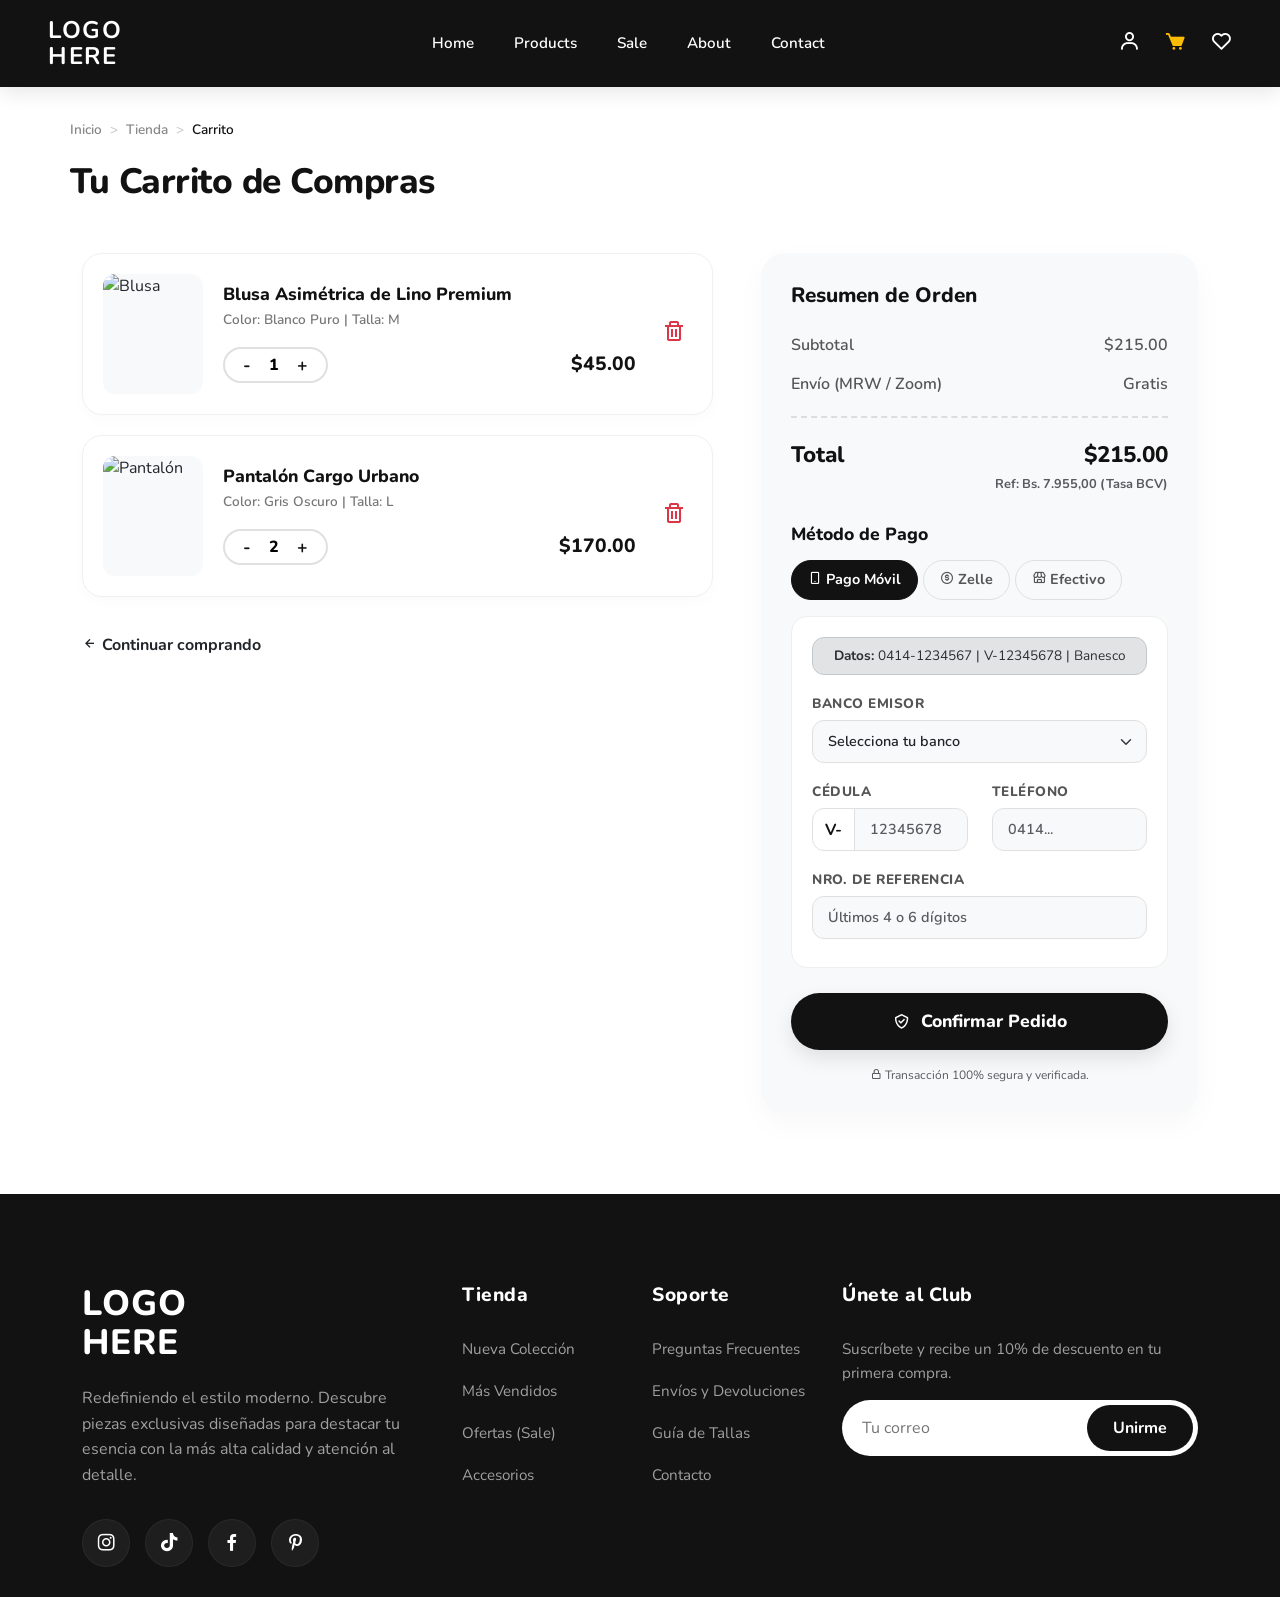
==== cart.html @ 0948a9f1 "Se agregaron otras secciones" ====
<!doctype html>
<html lang="es">
    <head>
        <meta charset="UTF-8" />
        <meta name="viewport" content="width=device-width, initial-scale=1.0" />
        <title>Carrito de Compras | Boutique Moderna</title>

        <!-- Bootstrap 5 CSS -->
        <link href="https://cdn.jsdelivr.net/npm/bootstrap@5.3.0/dist/css/bootstrap.min.css" rel="stylesheet" />
        <!-- Boxicons -->
        <link href="https://unpkg.com/boxicons@2.1.4/css/boxicons.min.css" rel="stylesheet" />
        <!-- Google Fonts: Nunito -->
        <link href="https://fonts.googleapis.com/css2?family=Nunito:wght@400;600;800&display=swap" rel="stylesheet" />

        <style>
            :root {
                --dark-grey: #121212;
                --soft-white: #ffffff;
                --off-white: #f8f9fa;
                --star-gold: #fbbc04;
                --accent-color: #333333;
                --light-grey: #e0e0e0;
            }

            body {
                font-family: "Nunito", sans-serif;
                background-color: var(--soft-white);
                margin: 0;
                padding: 0;
                overflow-x: hidden;
            }

            /* =========================================
               NAVBAR (Fijo oscuro) - Reutilizado
               ========================================= */
            .modern-navbar {
                background-color: var(--dark-grey);
                padding: 12px 0;
                box-shadow: 0 5px 20px rgba(0, 0, 0, 0.1);
            }

            .modern-navbar .navbar-brand,
            .modern-navbar .nav-link,
            .modern-navbar .login-link {
                color: var(--soft-white) !important;
                font-weight: 600;
            }

            .navbar-brand {
                line-height: 1.1;
                font-size: 1.5rem;
                text-transform: uppercase;
                letter-spacing: 1.5px;
            }

            .modern-navbar .nav-link { margin: 0 12px; font-size: 0.95rem; }
            .modern-navbar .nav-link:hover { opacity: 0.7; }
            .login-link { text-decoration: none; font-size: 1.4rem; transition: transform 0.2s ease; }
            .login-link:hover { transform: translateY(-3px); }
            .navbar-toggler { border: none; color: var(--soft-white); font-size: 1.8rem; }

            /* =========================================
               BREADCRUMBS & HEADER
               ========================================= */
            .cart-header-section { margin-top: 100px; padding: 20px 0; }
            .breadcrumb { font-size: 0.85rem; font-weight: 600; margin-bottom: 20px; }
            .breadcrumb a { color: #888; text-decoration: none; transition: color 0.2s; }
            .breadcrumb a:hover { color: var(--dark-grey); }
            .breadcrumb-item.active { color: var(--dark-grey); }
            .breadcrumb-item + .breadcrumb-item::before { content: ">"; color: #ccc; }
            .page-title { font-size: 2.2rem; font-weight: 800; color: var(--dark-grey); margin-bottom: 30px; letter-spacing: -0.5px; }

            /* =========================================
               ESTILOS DEL CARRITO (ITEMS)
               ========================================= */
            .cart-item {
                display: flex;
                align-items: center;
                gap: 20px;
                padding: 20px;
                background-color: var(--soft-white);
                border: 1px solid #f0f0f0;
                border-radius: 20px;
                margin-bottom: 20px;
                box-shadow: 0 5px 15px rgba(0, 0, 0, 0.02);
                transition: transform 0.3s ease;
            }
            .cart-item:hover { transform: translateY(-3px); box-shadow: 0 10px 25px rgba(0, 0, 0, 0.05); }

            .cart-item-img {
                width: 100px; height: 120px;
                border-radius: 12px; object-fit: cover;
                background-color: var(--off-white);
            }

            .cart-item-details { flex-grow: 1; }
            .cart-item-title { font-size: 1.1rem; font-weight: 800; color: var(--dark-grey); margin-bottom: 5px; }
            .cart-item-meta { font-size: 0.85rem; color: #777; margin-bottom: 10px; font-weight: 600; }

            .cart-item-price { font-size: 1.2rem; font-weight: 800; color: var(--dark-grey); }

            .quantity-selector {
                display: inline-flex; align-items: center;
                border: 2px solid var(--light-grey); border-radius: 50px;
                padding: 3px 10px; background: var(--soft-white);
            }
            .qty-btn { background: none; border: none; font-size: 1.1rem; color: var(--dark-grey); cursor: pointer; font-weight: bold; padding: 0 8px; }
            .qty-input { width: 30px; text-align: center; border: none; font-weight: 800; font-size: 1rem; outline: none; background: transparent; }

            .btn-remove { background: none; border: none; color: #dc3545; font-size: 1.5rem; cursor: pointer; transition: transform 0.2s; }
            .btn-remove:hover { transform: scale(1.1); }

            /* =========================================
               ESTILOS DEL RESUMEN Y PASARELA DE PAGO
               ========================================= */
            .summary-card {
                background-color: var(--off-white);
                border-radius: 24px;
                padding: 30px;
                position: sticky;
                top: 90px;
                box-shadow: 0 10px 30px rgba(0, 0, 0, 0.03);
            }
            .summary-title { font-weight: 800; font-size: 1.3rem; margin-bottom: 25px; color: var(--dark-grey); }

            .summary-row { display: flex; justify-content: space-between; margin-bottom: 15px; font-size: 1rem; font-weight: 600; color: #555; }
            .summary-total { display: flex; justify-content: space-between; margin-top: 20px; padding-top: 20px; border-top: 2px dashed #ddd; font-size: 1.4rem; font-weight: 800; color: var(--dark-grey); }

            /* Mini Pasarela de Pago */
            .payment-section { margin-top: 30px; }
            .payment-title { font-size: 1.1rem; font-weight: 800; margin-bottom: 15px; color: var(--dark-grey); }

            .nav-pills .nav-link {
                border-radius: 50px; color: #555; font-weight: 700; font-size: 0.9rem; padding: 8px 16px; margin-right: 5px; border: 1px solid var(--light-grey); transition: all 0.3s;
            }
            .nav-pills .nav-link.active { background-color: var(--dark-grey); color: var(--soft-white); border-color: var(--dark-grey); }

            .payment-form { background: var(--soft-white); padding: 20px; border-radius: 16px; border: 1px solid #eee; margin-top: 15px; }

            .form-control, .form-select {
                border-radius: 12px; border: 1px solid var(--light-grey); padding: 10px 15px; font-weight: 600; font-size: 0.9rem; background-color: var(--off-white); transition: all 0.3s;
            }
            .form-control:focus, .form-select:focus { border-color: var(--dark-grey); box-shadow: 0 0 0 0.2rem rgba(18,18,18,0.1); background-color: var(--soft-white); }
            .form-label { font-size: 0.85rem; font-weight: 800; color: #555; margin-bottom: 5px; text-transform: uppercase; letter-spacing: 0.5px; }

            .input-group-text { border-radius: 12px 0 0 12px; border: 1px solid var(--light-grey); background-color: var(--soft-white); font-weight: 700; color: var(--dark-grey); }
            .form-control.input-with-group { border-radius: 0 12px 12px 0; }

            .btn-checkout {
                width: 100%; background-color: var(--dark-grey); color: var(--soft-white); border: none; border-radius: 50px; padding: 15px; font-weight: 800; font-size: 1.1rem; display: flex; align-items: center; justify-content: center; gap: 10px; transition: all 0.3s ease; margin-top: 25px; box-shadow: 0 8px 20px rgba(0,0,0,0.1);
            }
            .btn-checkout:hover { transform: translateY(-3px); background-color: var(--accent-color); box-shadow: 0 12px 25px rgba(0,0,0,0.2); }

            /* =========================================
               FOOTER MODERNO - Reutilizado
               ========================================= */
            .modern-footer { background-color: var(--dark-grey); color: var(--soft-white); padding: 90px 0 30px 0; margin-top: 80px; }
            .footer-brand { font-size: 2.2rem; font-weight: 800; line-height: 1.1; margin-bottom: 25px; display: inline-block; text-transform: uppercase; letter-spacing: 1px; text-decoration: none; color: var(--soft-white); }
            .footer-text { color: rgba(255, 255, 255, 0.6); font-size: 1rem; margin-bottom: 30px; max-width: 320px; line-height: 1.6; }
            .footer-links h5 { font-weight: 800; margin-bottom: 30px; font-size: 1.2rem; letter-spacing: 0.5px; }
            .footer-links ul { list-style: none; padding: 0; margin: 0; }
            .footer-links ul li { margin-bottom: 18px; }
            .footer-links ul li a { color: rgba(255, 255, 255, 0.6); text-decoration: none; transition: all 0.3s ease; display: inline-block; font-size: 0.95rem; }
            .footer-links ul li a:hover { color: var(--soft-white); transform: translateX(8px); }
            .social-icons { display: flex; gap: 15px; }
            .social-icons a { display: flex; align-items: center; justify-content: center; width: 48px; height: 48px; border-radius: 50%; background: rgba(255, 255, 255, 0.05); color: var(--soft-white); font-size: 1.4rem; text-decoration: none; transition: all 0.3s ease; border: 1px solid rgba(255, 255, 255, 0.05); }
            .social-icons a:hover { background: var(--soft-white); color: var(--dark-grey); transform: translateY(-5px); border-color: var(--soft-white); }
            .footer-bottom { margin-top: 80px; padding-top: 30px; border-top: 1px solid rgba(255, 255, 255, 0.1); text-align: center; color: rgba(255, 255, 255, 0.4); font-size: 0.95rem; }

            /* Ajustes Móvil */
            @media (max-width: 768px) {
                .cart-item { flex-direction: column; position: relative; padding-top: 40px; }
                .btn-remove { position: absolute; top: 15px; right: 15px; }
                .cart-item-img { width: 100%; height: 200px; }
                .nav-pills { flex-wrap: nowrap; overflow-x: auto; padding-bottom: 10px; }
                .nav-pills .nav-link { white-space: nowrap; }
            }
        </style>
    </head>
    <body>
        <!-- NAVBAR -->
        <nav class="navbar navbar-expand-lg fixed-top modern-navbar" id="mainNavbar">
            <div class="container-fluid px-4 px-md-5">
                <a class="navbar-brand fw-bold" href="#">logo<br />here</a>
                <button class="navbar-toggler" type="button" data-bs-toggle="collapse" data-bs-target="#navContent">
                    <i class="bx bx-menu"></i>
                </button>
                <div class="collapse navbar-collapse" id="navContent">
                    <ul class="navbar-nav mx-auto mb-2 mb-lg-0">
                        <li class="nav-item"><a class="nav-link" href="#">Home</a></li>
                        <li class="nav-item"><a class="nav-link" href="#">Products</a></li>
                        <li class="nav-item"><a class="nav-link" href="#">Sale</a></li>
                        <li class="nav-item"><a class="nav-link" href="#">About</a></li>
                        <li class="nav-item"><a class="nav-link" href="#">Contact</a></li>
                    </ul>
                    <div class="d-flex align-items-center gap-4 mt-3 mt-lg-0">
                        <a href="#" class="login-link"><i class="bx bx-user"></i></a>
                        <a href="#" class="login-link" style="color: var(--star-gold) !important;"><i class="bx bxs-cart"></i></a>
                        <a href="#" class="login-link"><i class="bx bx-heart"></i></a>
                    </div>
                </div>
            </div>
        </nav>

        <!-- HEADER DEL CARRITO -->
        <section class="container cart-header-section">
            <nav aria-label="breadcrumb">
                <ol class="breadcrumb">
                    <li class="breadcrumb-item"><a href="#">Inicio</a></li>
                    <li class="breadcrumb-item"><a href="#">Tienda</a></li>
                    <li class="breadcrumb-item active" aria-current="page">Carrito</li>
                </ol>
            </nav>
            <h1 class="page-title">Tu Carrito de Compras</h1>
        </section>

        <!-- SECCIÓN PRINCIPAL DEL CARRITO -->
        <section class="container mb-5">
            <div class="row gx-lg-5">

                <!-- COLUMNA IZQUIERDA: PRODUCTOS -->
                <div class="col-lg-7 mb-5 mb-lg-0">

                    <!-- Producto 1 -->
                    <div class="cart-item">
                        <img src="https://images.unsplash.com/photo-1529139574466-a303027c1d8b?q=80&w=200&auto=format&fit=crop" alt="Blusa" class="cart-item-img">
                        <div class="cart-item-details">
                            <h3 class="cart-item-title">Blusa Asimétrica de Lino Premium</h3>
                            <div class="cart-item-meta">Color: Blanco Puro | Talla: M</div>
                            <div class="d-flex align-items-center justify-content-between mt-3">
                                <div class="quantity-selector">
                                    <button class="qty-btn" onclick="updateQty('qty1', -1)">-</button>
                                    <input type="text" class="qty-input" id="qty1" value="1" readonly>
                                    <button class="qty-btn" onclick="updateQty('qty1', 1)">+</button>
                                </div>
                                <div class="cart-item-price">$45.00</div>
                            </div>
                        </div>
                        <button class="btn-remove" title="Eliminar"><i class='bx bx-trash'></i></button>
                    </div>

                    <!-- Producto 2 -->
                    <div class="cart-item">
                        <img src="https://images.unsplash.com/photo-1550614000-4b95d4ebfa49?q=80&w=200&auto=format&fit=crop" alt="Pantalón" class="cart-item-img">
                        <div class="cart-item-details">
                            <h3 class="cart-item-title">Pantalón Cargo Urbano</h3>
                            <div class="cart-item-meta">Color: Gris Oscuro | Talla: L</div>
                            <div class="d-flex align-items-center justify-content-between mt-3">
                                <div class="quantity-selector">
                                    <button class="qty-btn" onclick="updateQty('qty2', -1)">-</button>
                                    <input type="text" class="qty-input" id="qty2" value="2" readonly>
                                    <button class="qty-btn" onclick="updateQty('qty2', 1)">+</button>
                                </div>
                                <div class="cart-item-price">$170.00</div>
                            </div>
                        </div>
                        <button class="btn-remove" title="Eliminar"><i class='bx bx-trash'></i></button>
                    </div>

                    <a href="#" class="text-dark fw-bold text-decoration-none mt-3 d-inline-block"><i class='bx bx-left-arrow-alt'></i> Continuar comprando</a>
                </div>

                <!-- COLUMNA DERECHA: RESUMEN Y PAGO -->
                <div class="col-lg-5">
                    <div class="summary-card">
                        <h2 class="summary-title">Resumen de Orden</h2>

                        <div class="summary-row">
                            <span>Subtotal</span>
                            <span>$215.00</span>
                        </div>
                        <div class="summary-row">
                            <span>Envío (MRW / Zoom)</span>
                            <span>Gratis</span>
                        </div>
                        <div class="summary-total">
                            <span>Total</span>
                            <span>$215.00</span>
                        </div>
                        <p class="text-muted text-end mt-1" style="font-size: 0.8rem; font-weight: 700;">Ref: Bs. 7.955,00 (Tasa BCV)</p>

                        <!-- MINI PASARELA DE PAGO VENEZUELA -->
                        <div class="payment-section">
                            <h3 class="payment-title">Método de Pago</h3>

                            <!-- Tabs de Pago -->
                            <ul class="nav nav-pills mb-3" id="paymentTabs" role="tablist">
                                <li class="nav-item" role="presentation">
                                    <button class="nav-link active" id="pago-movil-tab" data-bs-toggle="pill" data-bs-target="#pago-movil" type="button" role="tab"><i class='bx bx-mobile-alt'></i> Pago Móvil</button>
                                </li>
                                <li class="nav-item" role="presentation">
                                    <button class="nav-link" id="zelle-tab" data-bs-toggle="pill" data-bs-target="#zelle" type="button" role="tab"><i class='bx bx-dollar-circle'></i> Zelle</button>
                                </li>
                                <li class="nav-item" role="presentation">
                                    <button class="nav-link" id="efectivo-tab" data-bs-toggle="pill" data-bs-target="#efectivo" type="button" role="tab"><i class='bx bx-store'></i> Efectivo</button>
                                </li>
                            </ul>

                            <!-- Contenido de Tabs -->
                            <div class="tab-content" id="paymentTabsContent">

                                <!-- FORMULARIO PAGO MÓVIL -->
                                <div class="tab-pane fade show active" id="pago-movil" role="tabpanel">
                                    <div class="payment-form">
                                        <div class="alert alert-secondary p-2 mb-3 text-center" style="font-size: 0.85rem; border-radius: 12px;">
                                            <strong>Datos:</strong> 0414-1234567 | V-12345678 | Banesco
                                        </div>
                                        <div class="mb-3">
                                            <label class="form-label">Banco Emisor</label>
                                            <select class="form-select">
                                                <option selected disabled>Selecciona tu banco</option>
                                                <option value="banesco">Banesco (0134)</option>
                                                <option value="mercantil">Mercantil (0105)</option>
                                                <option value="provincial">Provincial (0108)</option>
                                                <option value="bdv">Banco de Venezuela (0102)</option>
                                                <option value="bnc">BNC (0191)</option>
                                            </select>
                                        </div>
                                        <div class="row">
                                            <div class="col-6 mb-3">
                                                <label class="form-label">Cédula</label>
                                                <div class="input-group">
                                                    <span class="input-group-text">V-</span>
                                                    <input type="text" class="form-control input-with-group" placeholder="12345678">
                                                </div>
                                            </div>
                                            <div class="col-6 mb-3">
                                                <label class="form-label">Teléfono</label>
                                                <input type="text" class="form-control" placeholder="0414...">
                                            </div>
                                        </div>
                                        <div class="mb-2">
                                            <label class="form-label">Nro. de Referencia</label>
                                            <input type="text" class="form-control" placeholder="Últimos 4 o 6 dígitos">
                                        </div>
                                    </div>
                                </div>

                                <!-- FORMULARIO ZELLE -->
                                <div class="tab-pane fade" id="zelle" role="tabpanel">
                                    <div class="payment-form">
                                        <div class="alert alert-secondary p-2 mb-3 text-center" style="font-size: 0.85rem; border-radius: 12px;">
                                            <strong>Zelle:</strong> pagos@boutique.com<br>Titular: Boutique LLC
                                        </div>
                                        <div class="mb-3">
                                            <label class="form-label">Nombre del Titular de la Cuenta</label>
                                            <input type="text" class="form-control" placeholder="Ej. Juan Pérez">
                                        </div>
                                        <div class="mb-2">
                                            <label class="form-label">Nro. de Confirmación</label>
                                            <input type="text" class="form-control" placeholder="Número de confirmación de Zelle">
                                        </div>
                                    </div>
                                </div>

                                <!-- FORMULARIO EFECTIVO -->
                                <div class="tab-pane fade" id="efectivo" role="tabpanel">
                                    <div class="payment-form text-center py-4">
                                        <i class='bx bx-money fs-1 mb-2 text-success'></i>
                                        <p class="mb-0 fw-bold text-dark">Pago en Tienda / Delivery</p>
                                        <p class="text-muted" style="font-size: 0.9rem;">Por favor, ten el monto exacto ($215.00) preparado al momento de retirar en nuestra sucursal o recibir tu delivery.</p>
                                    </div>
                                </div>
                            </div>
                        </div>

                        <!-- BOTÓN FINAL -->
                        <button class="btn-checkout">
                            <i class='bx bx-check-shield'></i> Confirmar Pedido
                        </button>
                        <p class="text-center text-muted mt-3 mb-0" style="font-size: 0.75rem;"><i class='bx bx-lock-alt'></i> Transacción 100% segura y verificada.</p>
                    </div>
                </div>

            </div>
        </section>

        <!-- FOOTER MODERNO -->
        <footer class="modern-footer">
            <div class="container">
                <div class="row">
                    <div class="col-lg-4 col-md-6 mb-5 mb-lg-0">
                        <a href="#" class="footer-brand">logo<br />here</a>
                        <p class="footer-text">
                            Redefiniendo el estilo moderno. Descubre piezas
                            exclusivas diseñadas para destacar tu esencia con la
                            más alta calidad y atención al detalle.
                        </p>
                        <div class="social-icons">
                            <a href="#"><i class="bx bxl-instagram"></i></a>
                            <a href="#"><i class="bx bxl-tiktok"></i></a>
                            <a href="#"><i class="bx bxl-facebook"></i></a>
                            <a href="#"><i class="bx bxl-pinterest-alt"></i></a>
                        </div>
                    </div>
                    <div class="col-lg-2 col-md-6 footer-links">
                        <h5>Tienda</h5>
                        <ul>
                            <li><a href="#">Nueva Colección</a></li>
                            <li><a href="#">Más Vendidos</a></li>
                            <li><a href="#">Ofertas (Sale)</a></li>
                            <li><a href="#">Accesorios</a></li>
                        </ul>
                    </div>
                    <div class="col-lg-2 col-md-6 footer-links">
                        <h5>Soporte</h5>
                        <ul>
                            <li><a href="#">Preguntas Frecuentes</a></li>
                            <li><a href="#">Envíos y Devoluciones</a></li>
                            <li><a href="#">Guía de Tallas</a></li>
                            <li><a href="#">Contacto</a></li>
                        </ul>
                    </div>
                    <div class="col-lg-4 col-md-6 footer-links">
                        <h5>Únete al Club</h5>
                        <p class="footer-text" style="font-size: 0.95rem; margin-bottom: 15px">
                            Suscríbete y recibe un 10% de descuento en tu primera compra.
                        </p>
                        <div class="d-flex" style="background: white; border-radius: 50px; padding: 5px;">
                            <input type="email" placeholder="Tu correo" style="border: none; flex-grow: 1; padding: 0 15px; outline: none; border-radius: 50px;">
                            <button class="btn" style="background: var(--dark-grey); color: white; border-radius: 50px; padding: 10px 25px; font-weight: bold;">Unirme</button>
                        </div>
                    </div>
                </div>
            </div>
        </footer>

        <!-- Bootstrap 5 JS -->
        <script src="https://cdn.jsdelivr.net/npm/bootstrap@5.3.0/dist/js/bootstrap.bundle.min.js"></script>

        <!-- Lógica Básica -->
        <script>
            // Selector de Cantidad en el carrito
            function updateQty(inputId, change) {
                const input = document.getElementById(inputId);
                let currentVal = parseInt(input.value);
                let newVal = currentVal + change;
                if (newVal >= 1 && newVal <= 10) {
                    input.value = newVal;
                }
            }
        </script>
    </body>
</html>
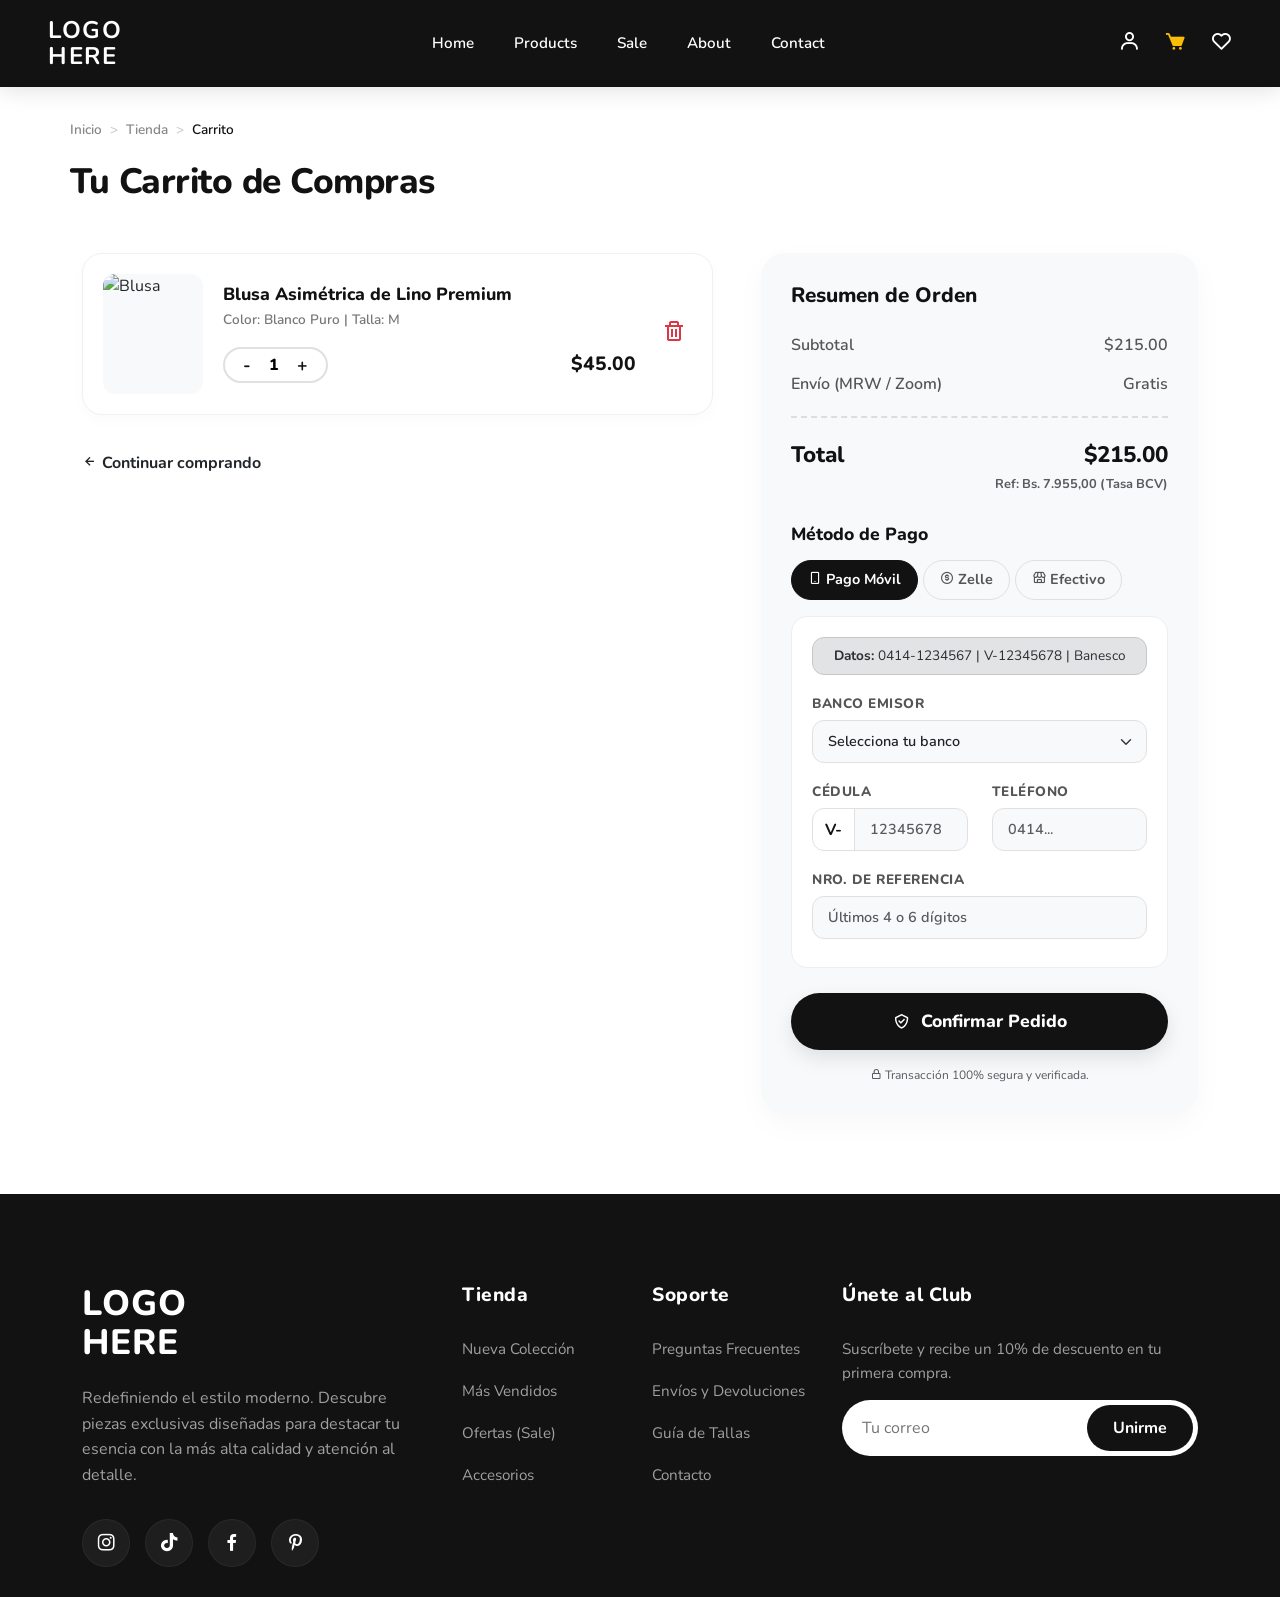
==== commit 4a526b81: "Add Content Index" ====
--- a/cart.html
+++ b/cart.html
@@ -239,24 +239,6 @@
                         <button class="btn-remove" title="Eliminar"><i class='bx bx-trash'></i></button>
                     </div>
 
-                    <!-- Producto 2 -->
-                    <div class="cart-item">
-                        <img src="https://images.unsplash.com/photo-1550614000-4b95d4ebfa49?q=80&w=200&auto=format&fit=crop" alt="Pantalón" class="cart-item-img">
-                        <div class="cart-item-details">
-                            <h3 class="cart-item-title">Pantalón Cargo Urbano</h3>
-                            <div class="cart-item-meta">Color: Gris Oscuro | Talla: L</div>
-                            <div class="d-flex align-items-center justify-content-between mt-3">
-                                <div class="quantity-selector">
-                                    <button class="qty-btn" onclick="updateQty('qty2', -1)">-</button>
-                                    <input type="text" class="qty-input" id="qty2" value="2" readonly>
-                                    <button class="qty-btn" onclick="updateQty('qty2', 1)">+</button>
-                                </div>
-                                <div class="cart-item-price">$170.00</div>
-                            </div>
-                        </div>
-                        <button class="btn-remove" title="Eliminar"><i class='bx bx-trash'></i></button>
-                    </div>
-
                     <a href="#" class="text-dark fw-bold text-decoration-none mt-3 d-inline-block"><i class='bx bx-left-arrow-alt'></i> Continuar comprando</a>
                 </div>
 
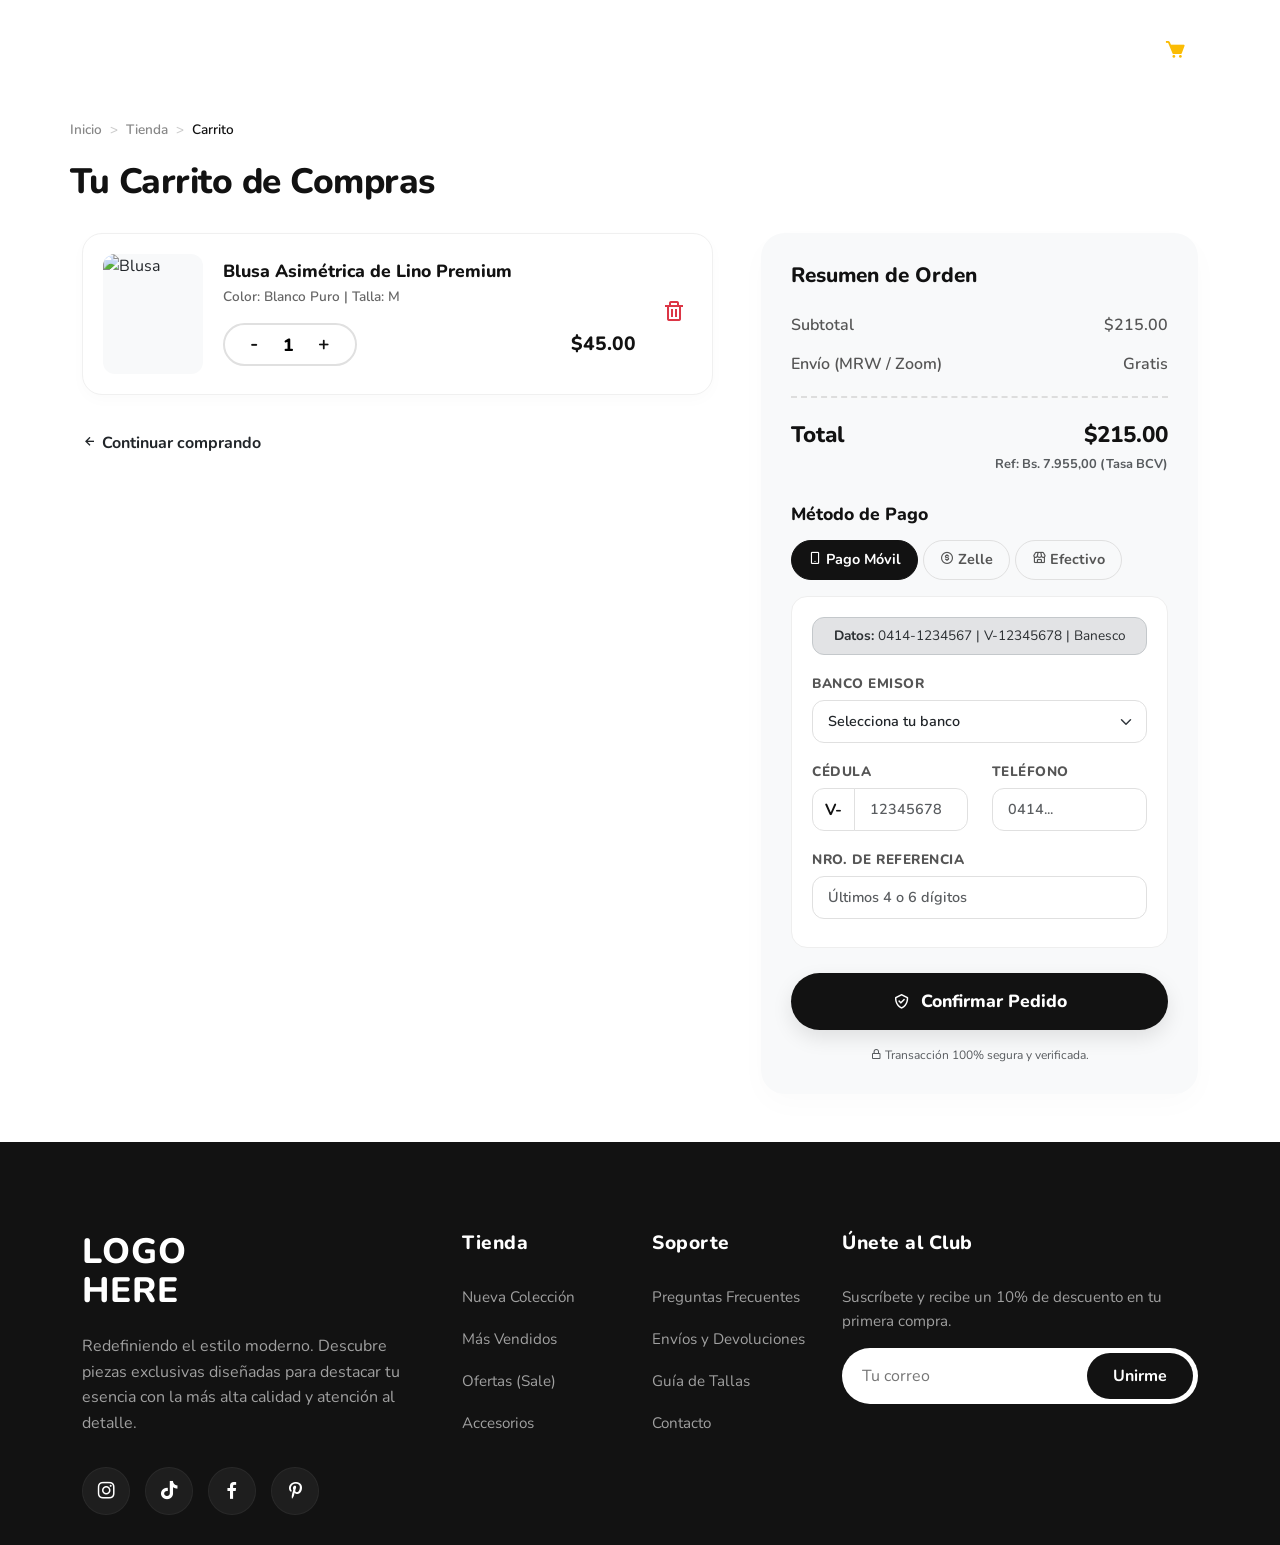
==== commit cbe78ee8: "Fix Styles" ====
--- a/cart.html
+++ b/cart.html
@@ -12,209 +12,48 @@
         <!-- Google Fonts: Nunito -->
         <link href="https://fonts.googleapis.com/css2?family=Nunito:wght@400;600;800&display=swap" rel="stylesheet" />
 
-        <style>
-            :root {
-                --dark-grey: #121212;
-                --soft-white: #ffffff;
-                --off-white: #f8f9fa;
-                --star-gold: #fbbc04;
-                --accent-color: #333333;
-                --light-grey: #e0e0e0;
-            }
-
-            body {
-                font-family: "Nunito", sans-serif;
-                background-color: var(--soft-white);
-                margin: 0;
-                padding: 0;
-                overflow-x: hidden;
-            }
-
-            /* =========================================
-               NAVBAR (Fijo oscuro) - Reutilizado
-               ========================================= */
-            .modern-navbar {
-                background-color: var(--dark-grey);
-                padding: 12px 0;
-                box-shadow: 0 5px 20px rgba(0, 0, 0, 0.1);
-            }
-
-            .modern-navbar .navbar-brand,
-            .modern-navbar .nav-link,
-            .modern-navbar .login-link {
-                color: var(--soft-white) !important;
-                font-weight: 600;
-            }
-
-            .navbar-brand {
-                line-height: 1.1;
-                font-size: 1.5rem;
-                text-transform: uppercase;
-                letter-spacing: 1.5px;
-            }
-
-            .modern-navbar .nav-link { margin: 0 12px; font-size: 0.95rem; }
-            .modern-navbar .nav-link:hover { opacity: 0.7; }
-            .login-link { text-decoration: none; font-size: 1.4rem; transition: transform 0.2s ease; }
-            .login-link:hover { transform: translateY(-3px); }
-            .navbar-toggler { border: none; color: var(--soft-white); font-size: 1.8rem; }
-
-            /* =========================================
-               BREADCRUMBS & HEADER
-               ========================================= */
-            .cart-header-section { margin-top: 100px; padding: 20px 0; }
-            .breadcrumb { font-size: 0.85rem; font-weight: 600; margin-bottom: 20px; }
-            .breadcrumb a { color: #888; text-decoration: none; transition: color 0.2s; }
-            .breadcrumb a:hover { color: var(--dark-grey); }
-            .breadcrumb-item.active { color: var(--dark-grey); }
-            .breadcrumb-item + .breadcrumb-item::before { content: ">"; color: #ccc; }
-            .page-title { font-size: 2.2rem; font-weight: 800; color: var(--dark-grey); margin-bottom: 30px; letter-spacing: -0.5px; }
-
-            /* =========================================
-               ESTILOS DEL CARRITO (ITEMS)
-               ========================================= */
-            .cart-item {
-                display: flex;
-                align-items: center;
-                gap: 20px;
-                padding: 20px;
-                background-color: var(--soft-white);
-                border: 1px solid #f0f0f0;
-                border-radius: 20px;
-                margin-bottom: 20px;
-                box-shadow: 0 5px 15px rgba(0, 0, 0, 0.02);
-                transition: transform 0.3s ease;
-            }
-            .cart-item:hover { transform: translateY(-3px); box-shadow: 0 10px 25px rgba(0, 0, 0, 0.05); }
-
-            .cart-item-img {
-                width: 100px; height: 120px;
-                border-radius: 12px; object-fit: cover;
-                background-color: var(--off-white);
-            }
-
-            .cart-item-details { flex-grow: 1; }
-            .cart-item-title { font-size: 1.1rem; font-weight: 800; color: var(--dark-grey); margin-bottom: 5px; }
-            .cart-item-meta { font-size: 0.85rem; color: #777; margin-bottom: 10px; font-weight: 600; }
-
-            .cart-item-price { font-size: 1.2rem; font-weight: 800; color: var(--dark-grey); }
-
-            .quantity-selector {
-                display: inline-flex; align-items: center;
-                border: 2px solid var(--light-grey); border-radius: 50px;
-                padding: 3px 10px; background: var(--soft-white);
-            }
-            .qty-btn { background: none; border: none; font-size: 1.1rem; color: var(--dark-grey); cursor: pointer; font-weight: bold; padding: 0 8px; }
-            .qty-input { width: 30px; text-align: center; border: none; font-weight: 800; font-size: 1rem; outline: none; background: transparent; }
-
-            .btn-remove { background: none; border: none; color: #dc3545; font-size: 1.5rem; cursor: pointer; transition: transform 0.2s; }
-            .btn-remove:hover { transform: scale(1.1); }
-
-            /* =========================================
-               ESTILOS DEL RESUMEN Y PASARELA DE PAGO
-               ========================================= */
-            .summary-card {
-                background-color: var(--off-white);
-                border-radius: 24px;
-                padding: 30px;
-                position: sticky;
-                top: 90px;
-                box-shadow: 0 10px 30px rgba(0, 0, 0, 0.03);
-            }
-            .summary-title { font-weight: 800; font-size: 1.3rem; margin-bottom: 25px; color: var(--dark-grey); }
-
-            .summary-row { display: flex; justify-content: space-between; margin-bottom: 15px; font-size: 1rem; font-weight: 600; color: #555; }
-            .summary-total { display: flex; justify-content: space-between; margin-top: 20px; padding-top: 20px; border-top: 2px dashed #ddd; font-size: 1.4rem; font-weight: 800; color: var(--dark-grey); }
-
-            /* Mini Pasarela de Pago */
-            .payment-section { margin-top: 30px; }
-            .payment-title { font-size: 1.1rem; font-weight: 800; margin-bottom: 15px; color: var(--dark-grey); }
-
-            .nav-pills .nav-link {
-                border-radius: 50px; color: #555; font-weight: 700; font-size: 0.9rem; padding: 8px 16px; margin-right: 5px; border: 1px solid var(--light-grey); transition: all 0.3s;
-            }
-            .nav-pills .nav-link.active { background-color: var(--dark-grey); color: var(--soft-white); border-color: var(--dark-grey); }
-
-            .payment-form { background: var(--soft-white); padding: 20px; border-radius: 16px; border: 1px solid #eee; margin-top: 15px; }
-
-            .form-control, .form-select {
-                border-radius: 12px; border: 1px solid var(--light-grey); padding: 10px 15px; font-weight: 600; font-size: 0.9rem; background-color: var(--off-white); transition: all 0.3s;
-            }
-            .form-control:focus, .form-select:focus { border-color: var(--dark-grey); box-shadow: 0 0 0 0.2rem rgba(18,18,18,0.1); background-color: var(--soft-white); }
-            .form-label { font-size: 0.85rem; font-weight: 800; color: #555; margin-bottom: 5px; text-transform: uppercase; letter-spacing: 0.5px; }
-
-            .input-group-text { border-radius: 12px 0 0 12px; border: 1px solid var(--light-grey); background-color: var(--soft-white); font-weight: 700; color: var(--dark-grey); }
-            .form-control.input-with-group { border-radius: 0 12px 12px 0; }
-
-            .btn-checkout {
-                width: 100%; background-color: var(--dark-grey); color: var(--soft-white); border: none; border-radius: 50px; padding: 15px; font-weight: 800; font-size: 1.1rem; display: flex; align-items: center; justify-content: center; gap: 10px; transition: all 0.3s ease; margin-top: 25px; box-shadow: 0 8px 20px rgba(0,0,0,0.1);
-            }
-            .btn-checkout:hover { transform: translateY(-3px); background-color: var(--accent-color); box-shadow: 0 12px 25px rgba(0,0,0,0.2); }
-
-            /* =========================================
-               FOOTER MODERNO - Reutilizado
-               ========================================= */
-            .modern-footer { background-color: var(--dark-grey); color: var(--soft-white); padding: 90px 0 30px 0; margin-top: 80px; }
-            .footer-brand { font-size: 2.2rem; font-weight: 800; line-height: 1.1; margin-bottom: 25px; display: inline-block; text-transform: uppercase; letter-spacing: 1px; text-decoration: none; color: var(--soft-white); }
-            .footer-text { color: rgba(255, 255, 255, 0.6); font-size: 1rem; margin-bottom: 30px; max-width: 320px; line-height: 1.6; }
-            .footer-links h5 { font-weight: 800; margin-bottom: 30px; font-size: 1.2rem; letter-spacing: 0.5px; }
-            .footer-links ul { list-style: none; padding: 0; margin: 0; }
-            .footer-links ul li { margin-bottom: 18px; }
-            .footer-links ul li a { color: rgba(255, 255, 255, 0.6); text-decoration: none; transition: all 0.3s ease; display: inline-block; font-size: 0.95rem; }
-            .footer-links ul li a:hover { color: var(--soft-white); transform: translateX(8px); }
-            .social-icons { display: flex; gap: 15px; }
-            .social-icons a { display: flex; align-items: center; justify-content: center; width: 48px; height: 48px; border-radius: 50%; background: rgba(255, 255, 255, 0.05); color: var(--soft-white); font-size: 1.4rem; text-decoration: none; transition: all 0.3s ease; border: 1px solid rgba(255, 255, 255, 0.05); }
-            .social-icons a:hover { background: var(--soft-white); color: var(--dark-grey); transform: translateY(-5px); border-color: var(--soft-white); }
-            .footer-bottom { margin-top: 80px; padding-top: 30px; border-top: 1px solid rgba(255, 255, 255, 0.1); text-align: center; color: rgba(255, 255, 255, 0.4); font-size: 0.95rem; }
-
-            /* Ajustes Móvil */
-            @media (max-width: 768px) {
-                .cart-item { flex-direction: column; position: relative; padding-top: 40px; }
-                .btn-remove { position: absolute; top: 15px; right: 15px; }
-                .cart-item-img { width: 100%; height: 200px; }
-                .nav-pills { flex-wrap: nowrap; overflow-x: auto; padding-bottom: 10px; }
-                .nav-pills .nav-link { white-space: nowrap; }
-            }
-        </style>
+        <!-- Estilos propios -->
+        <link href='css/style.css' rel='stylesheet'>
+        <link href='css/pages.css' rel='stylesheet'>
     </head>
     <body>
-        <!-- NAVBAR -->
+        <!-- == NAVBAR == -->
         <nav class="navbar navbar-expand-lg fixed-top modern-navbar" id="mainNavbar">
             <div class="container-fluid px-4 px-md-5">
-                <a class="navbar-brand fw-bold" href="#">logo<br />here</a>
+                <a class="navbar-brand fw-bold" href="index.html">logo<br />here</a>
                 <button class="navbar-toggler" type="button" data-bs-toggle="collapse" data-bs-target="#navContent">
                     <i class="bx bx-menu"></i>
                 </button>
                 <div class="collapse navbar-collapse" id="navContent">
                     <ul class="navbar-nav mx-auto mb-2 mb-lg-0">
-                        <li class="nav-item"><a class="nav-link" href="#">Home</a></li>
-                        <li class="nav-item"><a class="nav-link" href="#">Products</a></li>
-                        <li class="nav-item"><a class="nav-link" href="#">Sale</a></li>
-                        <li class="nav-item"><a class="nav-link" href="#">About</a></li>
-                        <li class="nav-item"><a class="nav-link" href="#">Contact</a></li>
+                        <li class="nav-item"><a class="nav-link" href="index.html">Home</a></li>
+                        <li class="nav-item"><a class="nav-link" href="products.html">Products</a></li>
+                        <li class="nav-item"><a class="nav-link" href="products.html">Sale</a></li>
+                        <li class="nav-item"><a class="nav-link" href="services.html">About</a></li>
+                        <li class="nav-item"><a class="nav-link" href="contact.html">Contact</a></li>
                     </ul>
                     <div class="d-flex align-items-center gap-4 mt-3 mt-lg-0">
-                        <a href="#" class="login-link"><i class="bx bx-user"></i></a>
-                        <a href="#" class="login-link" style="color: var(--star-gold) !important;"><i class="bx bxs-cart"></i></a>
-                        <a href="#" class="login-link"><i class="bx bx-heart"></i></a>
+                        <a href="login.html" class="login-link"><i class="bx bx-user"></i></a>
+                        <a href="cart.html" class="login-link" style="color: var(--star-gold) !important;"><i class="bx bxs-cart"></i></a>
+                        <a href="wishlist.html" class="login-link"><i class="bx bx-heart"></i></a>
                     </div>
                 </div>
             </div>
         </nav>
-
-        <!-- HEADER DEL CARRITO -->
+        <!-- == /NAVBAR == -->
+
+        <!-- == CARRITO == -->
         <section class="container cart-header-section">
             <nav aria-label="breadcrumb">
                 <ol class="breadcrumb">
-                    <li class="breadcrumb-item"><a href="#">Inicio</a></li>
-                    <li class="breadcrumb-item"><a href="#">Tienda</a></li>
+                    <li class="breadcrumb-item"><a href="index.html">Inicio</a></li>
+                    <li class="breadcrumb-item"><a href="products.html">Tienda</a></li>
                     <li class="breadcrumb-item active" aria-current="page">Carrito</li>
                 </ol>
             </nav>
             <h1 class="page-title">Tu Carrito de Compras</h1>
         </section>
 
-        <!-- SECCIÓN PRINCIPAL DEL CARRITO -->
         <section class="container mb-5">
             <div class="row gx-lg-5">
 
@@ -239,7 +78,7 @@
                         <button class="btn-remove" title="Eliminar"><i class='bx bx-trash'></i></button>
                     </div>
 
-                    <a href="#" class="text-dark fw-bold text-decoration-none mt-3 d-inline-block"><i class='bx bx-left-arrow-alt'></i> Continuar comprando</a>
+                    <a href="products.html" class="text-dark fw-bold text-decoration-none mt-3 d-inline-block"><i class='bx bx-left-arrow-alt'></i> Continuar comprando</a>
                 </div>
 
                 <!-- COLUMNA DERECHA: RESUMEN Y PAGO -->
@@ -356,13 +195,14 @@
 
             </div>
         </section>
-
-        <!-- FOOTER MODERNO -->
+        <!-- == /CARRITO == -->
+
+        <!-- == FOOTER == -->
         <footer class="modern-footer">
             <div class="container">
                 <div class="row">
                     <div class="col-lg-4 col-md-6 mb-5 mb-lg-0">
-                        <a href="#" class="footer-brand">logo<br />here</a>
+                        <a href="index.html" class="footer-brand">logo<br />here</a>
                         <p class="footer-text">
                             Redefiniendo el estilo moderno. Descubre piezas
                             exclusivas diseñadas para destacar tu esencia con la
@@ -378,10 +218,10 @@
                     <div class="col-lg-2 col-md-6 footer-links">
                         <h5>Tienda</h5>
                         <ul>
-                            <li><a href="#">Nueva Colección</a></li>
-                            <li><a href="#">Más Vendidos</a></li>
-                            <li><a href="#">Ofertas (Sale)</a></li>
-                            <li><a href="#">Accesorios</a></li>
+                            <li><a href="products.html">Nueva Colección</a></li>
+                            <li><a href="products.html">Más Vendidos</a></li>
+                            <li><a href="products.html">Ofertas (Sale)</a></li>
+                            <li><a href="products.html">Accesorios</a></li>
                         </ul>
                     </div>
                     <div class="col-lg-2 col-md-6 footer-links">
@@ -390,7 +230,7 @@
                             <li><a href="#">Preguntas Frecuentes</a></li>
                             <li><a href="#">Envíos y Devoluciones</a></li>
                             <li><a href="#">Guía de Tallas</a></li>
-                            <li><a href="#">Contacto</a></li>
+                            <li><a href="contact.html">Contacto</a></li>
                         </ul>
                     </div>
                     <div class="col-lg-4 col-md-6 footer-links">
@@ -406,21 +246,11 @@
                 </div>
             </div>
         </footer>
+        <!-- == /FOOTER == -->
 
         <!-- Bootstrap 5 JS -->
         <script src="https://cdn.jsdelivr.net/npm/bootstrap@5.3.0/dist/js/bootstrap.bundle.min.js"></script>
 
-        <!-- Lógica Básica -->
-        <script>
-            // Selector de Cantidad en el carrito
-            function updateQty(inputId, change) {
-                const input = document.getElementById(inputId);
-                let currentVal = parseInt(input.value);
-                let newVal = currentVal + change;
-                if (newVal >= 1 && newVal <= 10) {
-                    input.value = newVal;
-                }
-            }
-        </script>
+        <script src="js/main.js"></script>
     </body>
 </html>
--- a/css/style.css
+++ b/css/style.css
@@ -0,0 +1,725 @@
+/* =========================================
+            == COLORES Y VARIABLES ==
+========================================= */
+:root {
+    /* Colores base */
+    --dark-grey: #121212;
+    --soft-white: #ffffff;
+    --off-white: #f8f9fa;
+    --star-gold: #fbbc04;
+    --accent-color: #333333;
+    --light-grey: #e0e0e0;
+
+    /* Colores de texto */
+    --text-muted: #888;
+    --text-secondary: #555;
+    --text-light-muted: #666;
+    --text-placeholder: #999;
+
+    /* Colores de borde */
+    --border-light: #eaeaea;
+    --border-lighter: #eee;
+    --border-ccc: #ccc;
+
+    /* Colores de hover y estados */
+    --hover-light: #f0f0f0;
+
+    /* Colores con transparencia (blanco) */
+    --white-alpha-03: rgba(255, 255, 255, 0.03);
+    --white-alpha-05: rgba(255, 255, 255, 0.05);
+    --white-alpha-08: rgba(255, 255, 255, 0.08);
+    --white-alpha-6: rgba(255, 255, 255, 0.6);
+    --white-alpha-8: rgba(255, 255, 255, 0.8);
+
+    /* Colores con transparencia (negro/dark) */
+    --overlay-bg: rgba(18, 18, 18, 0.45);
+    --shadow-xs: rgba(0, 0, 0, 0.02);
+    --shadow-sm: rgba(0, 0, 0, 0.05);
+    --shadow-md: rgba(0, 0, 0, 0.06);
+    --shadow-lg: rgba(0, 0, 0, 0.1);
+    --shadow-xl: rgba(0, 0, 0, 0.15);
+    --shadow-2xl: rgba(0, 0, 0, 0.2);
+    --shadow-3xl: rgba(0, 0, 0, 0.25);
+}
+
+
+/* =========================================
+            == GLOBAL ==
+========================================= */
+body {
+    font-family: 'Nunito', sans-serif;
+    background-color: var(--soft-white);
+    margin: 0;
+    padding: 0;
+    overflow-x: hidden;
+}
+
+/* Animaciones reutilizables */
+@keyframes fadeIn {
+    from { opacity: 0; transform: translateY(20px); }
+    to { opacity: 1; transform: translateY(0); }
+}
+
+
+/* =========================================
+            == NAVBAR ==
+========================================= */
+.modern-navbar {
+    background-color: transparent;
+    padding: 20px 0;
+    transition: all 0.4s ease-in-out;
+}
+
+.modern-navbar .navbar-brand,
+.modern-navbar .nav-link,
+.modern-navbar .login-link {
+    color: var(--soft-white) !important;
+    font-weight: 600;
+    transition: color 0.4s ease-in-out;
+}
+
+.navbar-brand {
+    line-height: 1.1;
+    font-size: 1.5rem;
+    text-transform: uppercase;
+    letter-spacing: 1.5px;
+}
+
+.modern-navbar .nav-link { margin: 0 12px; font-size: 0.95rem; }
+.modern-navbar .nav-link:hover { opacity: 0.7; }
+
+.modern-navbar.scrolled {
+    background-color: rgba(255, 255, 255, 0.95);
+    backdrop-filter: blur(10px);
+    -webkit-backdrop-filter: blur(10px);
+    box-shadow: 0 10px 30px var(--shadow-sm);
+    padding: 12px 0;
+}
+
+.modern-navbar.scrolled .navbar-brand,
+.modern-navbar.scrolled .nav-link,
+.modern-navbar.scrolled .login-link {
+    color: var(--dark-grey) !important;
+}
+
+.login-link {
+    text-decoration: none;
+    font-size: 1.4rem;
+    transition: transform 0.2s ease;
+}
+
+.login-link:hover { transform: translateY(-3px); }
+
+.navbar-toggler {
+    border: none;
+    color: var(--soft-white);
+    font-size: 1.8rem;
+}
+
+.modern-navbar.scrolled .navbar-toggler { color: var(--dark-grey); }
+.navbar-toggler:focus { box-shadow: none; }
+
+
+/* =========================================
+            == HERO SECTION ==
+========================================= */
+.hero-section {
+    height: 100vh;
+    background-image: url('../img/bg/main-hero.png');
+    background-size: cover;
+    background-repeat: no-repeat;
+    background-position: center center;
+    display: flex;
+    flex-direction: column;
+    align-items: center;
+    justify-content: center;
+    color: var(--soft-white);
+    text-align: center;
+    padding-top: 80px;
+    position: relative;
+    overflow: hidden;
+}
+
+.hero-section::before {
+    content: '';
+    position: absolute;
+    width: 600px; height: 600px;
+    background: radial-gradient(circle, rgba(0,0,0,0.5) 0%, transparent 70%);
+    top: 50%; left: 50%;
+    transform: translate(-50%, -50%);
+    pointer-events: none;
+}
+
+
+/* =========================================
+            == REVIEWS BADGE ==
+========================================= */
+.reviews-badge {
+    margin: 10px 0 20px 0;
+    background: var(--white-alpha-03);
+    backdrop-filter: blur(15px);
+    -webkit-backdrop-filter: blur(15px);
+    border: 1px solid var(--white-alpha-08);
+    border-radius: 50px;
+    padding: 12px 30px;
+    display: inline-flex;
+    align-items: center;
+    gap: 20px;
+    box-shadow: 0 15px 35px var(--shadow-2xl);
+    transition: transform 0.3s ease;
+    z-index: 2;
+}
+
+.reviews-info { display: flex; align-items: center; gap: 10px; }
+.reviews-stars i { color: var(--star-gold); font-size: 1.3rem; margin: 0 1px; }
+.reviews-text { font-size: 0.95rem; font-weight: 600; letter-spacing: 0.3px; margin-top: 2px; }
+.reviews-text span { font-weight: 800; }
+.avatars-container { display: flex; align-items: center; justify-content: center; }
+
+.avatar-circle {
+    width: 40px; height: 40px;
+    border-radius: 50%;
+    border: 2px solid var(--dark-grey);
+    object-fit: cover;
+    margin-left: -15px;
+    transition: transform 0.2s ease;
+}
+.avatar-circle:hover { transform: translateY(-4px); z-index: 10; }
+.avatar-circle:first-child { margin-left: 0; }
+.avatar-count {
+    background-color: var(--soft-white); color: var(--dark-grey);
+    display: flex; align-items: center; justify-content: center;
+    font-size: 0.8rem; font-weight: 800; z-index: 5;
+}
+
+
+/* =========================================
+            == GALERÍA - CONTROLES ==
+========================================= */
+.gallery-controls {
+    display: flex;
+    flex-direction: column;
+    gap: 15px;
+    margin-bottom: 40px;
+    padding: 0 25px;
+}
+@media (min-width: 768px) {
+    .gallery-controls {
+        flex-direction: row;
+        justify-content: space-between;
+        align-items: center;
+    }
+}
+
+.search-wrapper {
+    position: relative;
+    flex-grow: 1;
+    max-width: 450px;
+}
+
+.search-input {
+    width: 100%;
+    padding: 12px 20px 12px 45px;
+    border-radius: 50px;
+    border: 1px solid var(--light-grey);
+    background-color: var(--off-white);
+    font-weight: 600;
+    outline: none;
+    transition: all 0.3s;
+}
+
+.search-input:focus {
+    border-color: var(--dark-grey);
+    background-color: var(--soft-white);
+    box-shadow: 0 5px 15px var(--shadow-sm);
+}
+
+.search-wrapper i {
+    position: absolute;
+    left: 18px;
+    top: 50%;
+    transform: translateY(-50%);
+    font-size: 1.3rem;
+    color: var(--text-muted);
+}
+
+.custom-select-picker {
+    border-radius: 50px;
+    padding: 12px 40px 12px 20px;
+    font-weight: 700;
+    color: var(--dark-grey);
+    border: 1px solid var(--light-grey);
+    background-color: var(--soft-white);
+    cursor: pointer;
+    appearance: none;
+    transition: all 0.3s;
+}
+
+.custom-select-picker:focus {
+    box-shadow: 0 5px 15px var(--shadow-sm);
+    border-color: var(--dark-grey);
+    outline: none;
+}
+
+.d-none { display: none !important; }
+
+
+/* =========================================
+            == GALERÍA - MALLADO ==
+========================================= */
+.gallery-section { padding-top: 100px; background-color: var(--soft-white); }
+.section-title { color: var(--dark-grey); font-weight: 800; text-align: center; margin-bottom: 30px; font-size: 2.8rem; }
+
+.gallery-grid {
+    display: grid;
+    grid-template-columns: repeat(4, 1fr);
+    grid-auto-rows: 280px;
+    gap: 25px;
+    padding: 0 25px;
+}
+
+.gallery-item {
+    position: relative; border-radius: 20px; overflow: hidden;
+    background-color: var(--off-white);
+    box-shadow: 0 8px 25px var(--shadow-md); cursor: pointer;
+}
+
+.gallery-item img { width: 100%; height: 100%; object-fit: cover; transition: transform 0.6s cubic-bezier(0.25, 0.46, 0.45, 0.94); }
+.gallery-item:hover img { transform: scale(1.06); }
+
+.sale-badge {
+    position: absolute; top: 15px; right: 15px;
+    background-color: var(--dark-grey); color: var(--soft-white);
+    width: 50px; height: 50px; border-radius: 50%;
+    display: flex; align-items: center; justify-content: center;
+    font-size: 0.9rem; font-weight: 800; z-index: 5;
+    box-shadow: 0 5px 15px var(--shadow-2xl);
+}
+
+.item-overlay {
+    position: absolute; inset: 0;
+    background: var(--overlay-bg);
+    display: flex; flex-direction: column; align-items: center; justify-content: center;
+    gap: 15px; opacity: 0; transition: opacity 0.4s ease; z-index: 10;
+}
+
+.gallery-item:hover .item-overlay { opacity: 1; }
+
+.overlay-btn, .overlay-btn-outline {
+    text-decoration: none; display: flex; align-items: center; gap: 8px;
+    font-weight: 700; font-size: 0.95rem; border-radius: 50px;
+    transform: translateY(20px); transition: all 0.4s cubic-bezier(0.25, 0.46, 0.45, 0.94);
+}
+
+.overlay-btn { background-color: var(--soft-white); color: var(--dark-grey); padding: 12px 28px; border: none; }
+.overlay-btn-outline { background-color: transparent; color: var(--soft-white); border: 2px solid var(--soft-white); padding: 10px 26px; }
+
+.gallery-item:hover .overlay-btn, .gallery-item:hover .overlay-btn-outline { transform: translateY(0); }
+.overlay-btn:hover { background-color: var(--hover-light); transform: scale(1.05) !important; }
+.overlay-btn-outline:hover { background-color: var(--soft-white); color: var(--dark-grey); }
+
+.item-large { grid-column: span 2; grid-row: span 2; }
+.item-wide { grid-column: span 2; grid-row: span 1; }
+.item-tall { grid-column: span 1; grid-row: span 2; }
+.item-normal { grid-column: span 1; grid-row: span 1; }
+
+.hidden-photo { display: none !important; }
+.toggle-photo { animation: fadeIn 0.6s ease forwards; }
+
+.btn-modern {
+    background-color: var(--dark-grey); color: var(--soft-white);
+    border-radius: 50px; padding: 16px 45px;
+    font-size: 1.1rem; font-weight: 800; border: none;
+    transition: all 0.3s ease; margin-top: 20px;
+    box-shadow: 0 10px 25px var(--shadow-xl);
+    text-decoration: none;
+    display: inline-block;
+}
+.btn-modern:hover { background-color: var(--accent-color); color: var(--soft-white); transform: translateY(-4px); box-shadow: 0 15px 35px var(--shadow-3xl); }
+
+
+/* =========================================
+            == WAVE DIVIDER ==
+========================================= */
+.wave-divider-top { width: 100%; height: 120px; margin-top: 60px; line-height: 0; overflow: hidden; background-color: var(--soft-white); }
+.wave-divider-top svg { width: 100%; height: 100%; }
+
+.wave-divider-bottom { width: 100%; height: 120px; line-height: 0; overflow: hidden; background-color: var(--dark-grey); }
+.wave-divider-bottom svg { width: 100%; height: 100%; }
+
+
+/* =========================================
+            == BENEFITS SECTION ==
+========================================= */
+.benefits-section { background-color: var(--dark-grey); color: var(--soft-white); padding: 30px 0 0 0; }
+.benefit-item { display: flex; flex-direction: column; align-items: center; text-align: center; padding: 20px; }
+.icon-glass {
+    background: var(--white-alpha-03); backdrop-filter: blur(15px); -webkit-backdrop-filter: blur(15px);
+    border: 1px solid var(--white-alpha-08); width: 85px; height: 85px; border-radius: 50%;
+    display: flex; align-items: center; justify-content: center; font-size: 2.5rem; color: var(--soft-white);
+    margin-bottom: 25px; transition: all 0.4s ease; box-shadow: 0 8px 32px var(--shadow-lg);
+}
+.benefit-item:hover .icon-glass { transform: translateY(-10px) rotate(5deg); background: var(--white-alpha-08); box-shadow: 0 15px 35px var(--shadow-2xl); }
+.benefit-item h3 { font-weight: 800; font-size: 1.3rem; margin-bottom: 12px; letter-spacing: 0.5px; }
+.benefit-item p { color: var(--white-alpha-6); font-size: 1rem; max-width: 260px; margin: 0 auto; line-height: 1.6; }
+
+
+/* =========================================
+            == MUNDIAL SECTION ==
+========================================= */
+.wundial-intro-section {
+    height: 70vh;
+    width:100%;
+    background-image:url('../img/futbol/ball.jpeg');
+    background-position: center 2%;
+    background-repeat:no-repeat;
+    position: relative;
+    overflow: hidden;
+    margin: 0;
+    padding: 0;
+    display: flex;
+    align-items: center;
+}
+
+.wundial-side-text {
+    font-size: 2.5rem;
+    font-weight: 800;
+    color: var(--soft-white);
+    text-transform: uppercase;
+    letter-spacing: 2px;
+    margin: 0;
+    line-height: 1.2;
+}
+
+.wundial-center-ball {
+    max-height: 40vh;
+    object-fit: contain;
+    transition: transform 0.4s ease;
+}
+
+.wundial-center-ball:hover {
+    transform: scale(1.05) rotate(5deg);
+}
+
+.wundial-collection-section {
+    height: 70vh;
+    width: 100%;
+    background-size: cover;
+    background-image:url('../img/futbol/mundial.png');
+    background-position: center 20%;
+    background-repeat:no-repeat;
+    margin: 0;
+    padding: 0;
+    position: relative;
+    overflow: hidden;
+    display: flex;
+    flex-direction: column;
+    align-items: center;
+    justify-content: center;
+}
+
+.wundial-bg-text {
+    position: absolute;
+    top: 40%;
+    left: 50%;
+    transform: translate(-50%, -50%);
+    font-size: 16vw;
+    font-weight: 900;
+    color: var(--soft-white);
+    z-index: 1;
+    letter-spacing: 5px;
+    text-transform: uppercase;
+    white-space: nowrap;
+}
+
+.wundial-shirts {
+    max-height: 35vh;
+    width: auto;
+    object-fit: contain;
+    z-index: 2;
+    position: relative;
+    transition: transform 0.4s ease;
+}
+
+.wundial-shirts:hover {
+    transform: scale(1.02);
+}
+
+.z-index-2 {
+    z-index: 2;
+}
+
+
+/* =========================================
+            == WHATSAPP SECTION ==
+========================================= */
+.whatsapp-section {
+    padding: 80px 0 0 0;
+    background-color: var(--soft-white);
+    display: flex;
+    justify-content: center;
+    align-items: center;
+}
+
+.whatsapp-card {
+    display: flex;
+    align-items: center;
+    gap: 30px;
+    width: 80%;
+    max-width: 900px;
+    padding: 40px 50px;
+    background-color: var(--soft-white);
+    color: var(--dark-grey);
+    border: 1px solid var(--border-light);
+    border-radius: 12px;
+    text-decoration: none;
+    transition: all 0.3s ease;
+    box-shadow: 0 4px 15px var(--shadow-xs);
+}
+
+.whatsapp-icon-wrapper {
+    display: flex;
+    align-items: center;
+    justify-content: center;
+    width: 80px;
+    height: 80px;
+    background-color: var(--dark-grey);
+    color: var(--soft-white);
+    border-radius: 50%;
+    flex-shrink: 0;
+}
+
+.whatsapp-icon-wrapper i { font-size: 2.8rem; }
+
+.whatsapp-content { text-align: left; }
+
+.whatsapp-content h4 {
+    font-size: 1.8rem;
+    font-weight: 800;
+    margin-bottom: 10px;
+    color: var(--dark-grey);
+}
+
+.whatsapp-content p {
+    font-size: 1.1rem;
+    color: var(--text-secondary);
+    margin: 0;
+    line-height: 1.6;
+}
+
+.whatsapp-card:hover {
+    border-color: var(--dark-grey);
+    transform: translateY(-5px);
+    box-shadow: 0 12px 35px var(--shadow-md);
+}
+
+
+/* =========================================
+            == PRODUCT DETAIL ==
+========================================= */
+.product-detail-container {
+    margin-top: 60px;
+    margin-bottom: 80px;
+}
+
+.breadcrumb { font-size: 0.85rem; font-weight: 600; margin-bottom: 20px; }
+.breadcrumb a { color: var(--text-muted); text-decoration: none; transition: color 0.2s; }
+.breadcrumb a:hover { color: var(--dark-grey); }
+.breadcrumb-item.active { color: var(--dark-grey); }
+.breadcrumb-item + .breadcrumb-item::before { content: ">"; color: var(--border-ccc); }
+
+.gallery-container { display: flex; flex-direction: column; gap: 15px; }
+@media (min-width: 768px) { .gallery-container { flex-direction: row; } }
+
+.thumbnails-vertical {
+    display: flex; flex-direction: row; gap: 15px; overflow-x: auto; padding-bottom: 5px;
+}
+@media (min-width: 768px) {
+    .thumbnails-vertical {
+        flex-direction: column; width: 100px; flex-shrink: 0; overflow-y: auto;
+        max-height: 650px; padding-bottom: 0; padding-right: 5px;
+    }
+    .thumbnails-vertical::-webkit-scrollbar { width: 4px; }
+    .thumbnails-vertical::-webkit-scrollbar-thumb { background-color: var(--light-grey); border-radius: 10px; }
+}
+
+.thumbnail-wrapper {
+    width: 80px; height: 100px; border-radius: 12px; overflow: hidden; cursor: pointer;
+    border: 2px solid transparent; transition: all 0.3s ease; opacity: 0.6; flex-shrink: 0;
+}
+@media (min-width: 768px) { .thumbnail-wrapper { width: 100%; height: 120px; } }
+.thumbnail-wrapper.active, .thumbnail-wrapper:hover { opacity: 1; border-color: var(--dark-grey); }
+.thumbnail-wrapper img { width: 100%; height: 100%; object-fit: cover; }
+
+.main-image-container {
+    flex-grow: 1; border-radius: 20px; overflow: hidden; background-color: var(--off-white);
+    position: relative; aspect-ratio: 3/4;
+}
+.main-image-container img { width: 100%; height: 100%; object-fit: cover; transition: opacity 0.3s ease; }
+.zoom-hint {
+    position: absolute; bottom: 20px; right: 20px; background: var(--white-alpha-8);
+    color: var(--dark-grey); width: 40px; height: 40px; border-radius: 50%;
+    display: flex; align-items: center; justify-content: center; font-size: 1.2rem;
+    box-shadow: 0 4px 10px var(--shadow-lg); pointer-events: none;
+}
+
+.product-info-section { padding-left: 0; }
+@media (min-width: 992px) { .product-info-section { padding-left: 30px; } }
+
+.product-title-lg { font-size: 2.5rem; font-weight: 800; color: var(--dark-grey); line-height: 1.2; margin-bottom: 15px; }
+.product-price-lg { font-size: 2rem; font-weight: 800; color: var(--dark-grey); margin-bottom: 25px; }
+.product-description { font-size: 1.05rem; color: var(--text-secondary); line-height: 1.7; margin-bottom: 30px; }
+.selection-title { font-size: 1rem; font-weight: 800; color: var(--dark-grey); margin-bottom: 12px; text-transform: uppercase; letter-spacing: 0.5px; }
+.color-swatch-container, .size-container { display: flex; flex-wrap: wrap; gap: 12px; margin-bottom: 30px; }
+.color-swatch { width: 40px; height: 40px; border-radius: 50%; cursor: pointer; position: relative; border: 2px solid transparent; transition: all 0.2s ease; }
+.color-swatch:hover, .color-swatch.active { transform: scale(1.1); border-color: var(--dark-grey); }
+.color-swatch::after { content: "\e9ac"; font-family: "boxicons"; position: absolute; top: 50%; left: 50%; transform: translate(-50%, -50%); color: white; font-size: 1.2rem; display: none; }
+.color-swatch.active::after { display: block; }
+.color-swatch.light-color.active::after { color: var(--dark-grey); }
+.size-box { width: 50px; height: 50px; border: 2px solid var(--light-grey); border-radius: 12px; display: flex; align-items: center; justify-content: center; font-weight: 700; font-size: 1rem; cursor: pointer; transition: all 0.2s; color: var(--accent-color); }
+.size-box:hover, .size-box.active { background-color: var(--dark-grey); border-color: var(--dark-grey); color: var(--soft-white); }
+.action-row { display: flex; gap: 20px; margin-bottom: 40px; flex-wrap: wrap; }
+.quantity-selector { display: flex; align-items: center; border: 2px solid var(--light-grey); border-radius: 50px; padding: 5px 15px; background: var(--soft-white); }
+.qty-btn { background: none; border: none; font-size: 1.2rem; color: var(--dark-grey); cursor: pointer; padding: 0 10px; font-weight: bold; }
+.qty-input { width: 40px; text-align: center; border: none; font-weight: 800; font-size: 1.1rem; outline: none; background: transparent; }
+.btn-add-to-cart { flex-grow: 1; background-color: var(--dark-grey); color: var(--soft-white); border: none; border-radius: 50px; padding: 15px 30px; font-weight: 800; font-size: 1.1rem; display: flex; align-items: center; justify-content: center; gap: 10px; transition: all 0.3s ease; box-shadow: 0 10px 25px var(--shadow-xl); }
+.btn-add-to-cart:hover { transform: translateY(-3px); box-shadow: 0 15px 30px var(--shadow-3xl); }
+
+.accordion-item { border: none; border-bottom: 1px solid var(--border-lighter); background: transparent; }
+.accordion-button { background: transparent !important; color: var(--dark-grey) !important; font-weight: 800; font-size: 1.1rem; padding: 20px 0; box-shadow: none !important; }
+.accordion-button::after { filter: grayscale(100%); }
+.accordion-body { padding: 0 0 20px 0; color: var(--text-secondary); font-size: 1rem; line-height: 1.6; }
+
+
+/* =========================================
+            == TESTIMONIALS CAROUSEL ==
+========================================= */
+.testimonials-section { padding: 40px 0 60px 0; background-color: var(--soft-white); overflow: hidden; }
+
+.carousel-container {
+    width: 100%;
+    position: relative;
+    padding: 30px 0;
+    -webkit-mask-image: linear-gradient(to right, transparent, black 10%, black 90%, transparent);
+    mask-image: linear-gradient(to right, transparent, black 10%, black 90%, transparent);
+}
+
+.carousel-track {
+    display: flex;
+    gap: 30px;
+    width: max-content;
+    animation: scrollCarousel 40s linear infinite;
+}
+
+.carousel-track:hover { animation-play-state: paused; }
+
+@keyframes scrollCarousel {
+    0% { transform: translateX(0); }
+    100% { transform: translateX(calc(-50% - 15px)); }
+}
+
+.testimonial-card {
+    width: 400px;
+    flex-shrink: 0;
+    background-color: var(--soft-white);
+    border: 1px solid var(--border-light);
+    border-radius: 24px;
+    padding: 40px 35px;
+    box-shadow: 0 10px 40px var(--shadow-xs);
+    transition: transform 0.3s ease, box-shadow 0.3s ease;
+    display: flex; flex-direction: column; justify-content: space-between;
+}
+
+.testimonial-card:hover { transform: translateY(-8px); box-shadow: 0 20px 50px var(--shadow-md); border-color: transparent; }
+
+.testimonial-header { display: flex; align-items: center; gap: 18px; margin-bottom: 25px; }
+.testimonial-header img { width: 60px; height: 60px; border-radius: 50%; object-fit: cover; box-shadow: 0 5px 15px var(--shadow-lg); }
+.user-info h4 { margin: 0; font-size: 1.1rem; font-weight: 800; color: var(--dark-grey); }
+.user-info .stars { color: var(--star-gold); font-size: 1rem; margin-top: 4px; }
+.testimonial-text { color: var(--text-light-muted); font-size: 1rem; line-height: 1.7; font-style: italic; }
+
+
+/* =========================================
+            == FOOTER ==
+========================================= */
+.modern-footer { background-color: var(--dark-grey); color: var(--soft-white); padding: 90px 0 30px 0; }
+.footer-brand { font-size: 2.2rem; font-weight: 800; line-height: 1.1; margin-bottom: 25px; display: inline-block; text-transform: uppercase; letter-spacing: 1px; text-decoration: none; color: var(--soft-white); }
+.footer-text { color: var(--white-alpha-6); font-size: 1rem; margin-bottom: 30px; max-width: 320px; line-height: 1.6; }
+
+.footer-links h5 { font-weight: 800; margin-bottom: 30px; font-size: 1.2rem; letter-spacing: 0.5px; }
+.footer-links ul { list-style: none; padding: 0; margin: 0; }
+.footer-links ul li { margin-bottom: 18px; }
+.footer-links ul li a { color: var(--white-alpha-6); text-decoration: none; transition: all 0.3s ease; display: inline-block; font-size: 0.95rem; }
+.footer-links ul li a:hover { color: var(--soft-white); transform: translateX(8px); }
+
+.social-icons { display: flex; gap: 15px; }
+.social-icons a {
+    display: flex; align-items: center; justify-content: center; width: 48px; height: 48px;
+    border-radius: 50%; background: var(--white-alpha-05); color: var(--soft-white);
+    font-size: 1.4rem; text-decoration: none; transition: all 0.3s ease; border: 1px solid var(--white-alpha-05);
+}
+.social-icons a:hover { background: var(--soft-white); color: var(--dark-grey); transform: translateY(-5px); border-color: var(--soft-white); }
+
+.newsletter-form {
+    display: flex;
+    background-color: var(--soft-white);
+    border-radius: 50px;
+    padding: 5px;
+    margin-top: 25px;
+    box-shadow: 0 10px 30px var(--shadow-3xl);
+}
+
+.newsletter-form input {
+    flex: 1;
+    border: none;
+    background: transparent;
+    color: var(--dark-grey);
+    padding: 12px 20px;
+    font-weight: 600;
+    outline: none;
+    box-shadow: none !important;
+}
+
+.newsletter-form input::placeholder { color: var(--text-placeholder); font-weight: 400; }
+
+.newsletter-form button {
+    background-color: var(--dark-grey); color: var(--soft-white); border: none;
+    border-radius: 50px; padding: 12px 30px; font-weight: 800; transition: all 0.3s ease;
+}
+
+.newsletter-form button:hover { background-color: var(--accent-color); transform: scale(1.02); }
+
+.footer-bottom { margin-top: 80px; padding-top: 30px; border-top: 1px solid var(--white-alpha-05); text-align: center; color: var(--white-alpha-6); font-size: 0.95rem; }
+
+
+/* =========================================
+            == RESPONSIVE ==
+========================================= */
+@media (max-width: 992px) { .gallery-grid { grid-template-columns: repeat(3, 1fr); } }
+
+@media (max-width: 768px) {
+    .gallery-grid { grid-template-columns: repeat(2, 1fr); grid-auto-rows: 220px; gap: 15px; }
+    .item-large { grid-column: span 2; grid-row: span 2; }
+    .item-wide { grid-column: span 2; grid-row: span 1; }
+    .item-tall { grid-column: span 1; grid-row: span 2; }
+    .benefit-item { margin-bottom: 40px; }
+    .footer-links { margin-top: 50px; }
+    .testimonial-card { width: 320px; padding: 30px 25px; }
+
+    /* WhatsApp mobile */
+    .whatsapp-card { width: 90%; flex-direction: column; text-align: center; padding: 35px 25px; gap: 20px; }
+    .whatsapp-content { text-align: center; }
+
+    /* Mundial sections responsive */
+    .wundial-intro-section, .wundial-collection-section { height: auto; padding: 80px 0; }
+    .wundial-side-text { font-size: 1.8rem; margin: 20px 0; text-align: center !important; }
+    .wundial-center-ball { max-height: 25vh; }
+    .wundial-shirts { max-height: 20vh; margin-bottom: 20px; }
+    .wundial-bg-text { font-size: 22vw; top: 35%; }
+}
+
+@media (max-width: 576px) {
+    .gallery-grid { grid-template-columns: 1fr; grid-auto-rows: 280px; }
+    .item-large, .item-wide, .item-tall, .item-normal { grid-column: span 1; grid-row: span 1; }
+    .hero-section h1 { font-size: 15vw !important; }
+}
--- a/css/pages.css
+++ b/css/pages.css
@@ -0,0 +1,1157 @@
+/* =========================================
+            == PAGE HEADER (shared) ==
+========================================= */
+.page-header {
+    background-color: var(--dark-grey);
+    color: var(--soft-white);
+    padding: 140px 0 80px 0;
+    text-align: center;
+    margin-top: 0;
+}
+
+.page-header h1 {
+    font-weight: 800;
+    font-size: 3.5rem;
+    letter-spacing: -1.5px;
+    margin-bottom: 15px;
+}
+
+.page-header p {
+    color: var(--white-alpha-6);
+    font-size: 1.15rem;
+    max-width: 600px;
+    margin: 0 auto;
+    font-weight: 400;
+}
+
+
+/* =========================================
+            == PRODUCTS - FILTER SIDEBAR ==
+========================================= */
+.shop-container {
+    padding: 60px 0;
+}
+
+.filter-sidebar {
+    background-color: var(--off-white);
+    padding: 30px;
+    border-radius: 24px;
+    box-shadow: 0 5px 25px var(--shadow-xs);
+}
+
+.filter-title {
+    font-weight: 800;
+    font-size: 1.3rem;
+    margin-bottom: 25px;
+    color: var(--dark-grey);
+    text-transform: uppercase;
+    letter-spacing: 0.5px;
+}
+
+.filter-group {
+    margin-bottom: 30px;
+    border-bottom: 1px solid #eef0f2;
+    padding-bottom: 20px;
+}
+
+.filter-group:last-child {
+    border-bottom: none;
+}
+
+.filter-group h6 {
+    font-weight: 800;
+    color: var(--dark-grey);
+    margin-bottom: 15px;
+    font-size: 1rem;
+}
+
+.custom-control-label {
+    cursor: pointer;
+    font-weight: 600;
+    color: var(--text-secondary);
+    transition: color 0.3s;
+}
+
+.custom-control-label:hover {
+    color: var(--dark-grey);
+}
+
+.form-check-input:checked {
+    background-color: var(--dark-grey);
+    border-color: var(--dark-grey);
+}
+
+.form-check-input:focus {
+    box-shadow: none;
+    border-color: var(--dark-grey);
+}
+
+/* Color swatches (products filter - smaller) */
+.color-swatch-container {
+    display: flex;
+    flex-wrap: wrap;
+    gap: 10px;
+}
+
+.color-swatch {
+    width: 32px;
+    height: 32px;
+    border-radius: 50%;
+    cursor: pointer;
+    position: relative;
+    border: 2px solid transparent;
+    transition: all 0.2s ease;
+}
+
+.color-swatch:hover {
+    transform: scale(1.1);
+}
+
+.color-swatch.active {
+    border-color: var(--dark-grey);
+    transform: scale(1.1);
+}
+
+.color-swatch::after {
+    content: "\e9ac";
+    font-family: "boxicons";
+    position: absolute;
+    top: 50%;
+    left: 50%;
+    transform: translate(-50%, -50%);
+    color: white;
+    font-size: 1rem;
+    display: none;
+}
+
+.color-swatch.active::after {
+    display: block;
+}
+
+.color-swatch.light-color.active::after {
+    color: var(--dark-grey);
+}
+
+/* Size boxes (products filter - smaller) */
+.size-container {
+    display: flex;
+    flex-wrap: wrap;
+    gap: 8px;
+}
+
+.size-box {
+    width: 40px;
+    height: 40px;
+    border: 2px solid var(--light-grey);
+    border-radius: 10px;
+    display: flex;
+    align-items: center;
+    justify-content: center;
+    font-weight: 700;
+    font-size: 0.9rem;
+    cursor: pointer;
+    transition: all 0.2s;
+    color: var(--accent-color);
+}
+
+.size-box:hover {
+    border-color: var(--dark-grey);
+    color: var(--dark-grey);
+}
+
+.size-box.active {
+    background-color: var(--dark-grey);
+    border-color: var(--dark-grey);
+    color: var(--soft-white);
+}
+
+.btn-filter-clear {
+    width: 100%;
+    background: transparent;
+    border: 2px solid var(--dark-grey);
+    color: var(--dark-grey);
+    padding: 12px;
+    border-radius: 50px;
+    font-weight: 700;
+    transition: all 0.3s;
+    margin-top: 10px;
+}
+
+.btn-filter-clear:hover {
+    background: var(--dark-grey);
+    color: var(--soft-white);
+}
+
+.custom-select-picker option {
+    padding: 12px;
+    background-color: var(--soft-white);
+    color: var(--dark-grey);
+    font-weight: 600;
+    border-radius: 15px;
+}
+
+
+/* =========================================
+            == PRODUCTS - CARDS ==
+========================================= */
+.product-card {
+    border: none;
+    border-radius: 24px;
+    overflow: hidden;
+    background-color: var(--soft-white);
+    transition: transform 0.3s cubic-bezier(0.25, 0.46, 0.45, 0.94),
+                box-shadow 0.3s ease;
+    box-shadow: 0 10px 25px var(--shadow-xs);
+}
+
+.product-card:hover {
+    transform: translateY(-10px);
+    box-shadow: 0 20px 40px var(--shadow-md);
+}
+
+.product-image-wrapper {
+    position: relative;
+    overflow: hidden;
+    aspect-ratio: 3/4;
+    background-color: var(--off-white);
+}
+
+.product-image-wrapper img {
+    width: 100%;
+    height: 100%;
+    object-fit: cover;
+    transition: transform 0.6s cubic-bezier(0.25, 0.46, 0.45, 0.94);
+}
+
+.product-card:hover .product-image-wrapper img {
+    transform: scale(1.08);
+}
+
+.sale-badge {
+    position: absolute;
+    top: 15px;
+    left: 15px;
+    background-color: var(--dark-grey);
+    color: var(--soft-white);
+    padding: 6px 14px;
+    border-radius: 50px;
+    font-size: 0.8rem;
+    font-weight: 800;
+    z-index: 5;
+    letter-spacing: 0.5px;
+}
+
+.product-overlay {
+    position: absolute;
+    inset: 0;
+    background: var(--overlay-bg);
+    display: flex;
+    align-items: center;
+    justify-content: center;
+    opacity: 0;
+    transition: opacity 0.4s ease;
+    z-index: 10;
+}
+
+.product-card:hover .product-overlay {
+    opacity: 1;
+}
+
+.btn-add-cart {
+    background-color: var(--soft-white);
+    color: var(--dark-grey);
+    padding: 12px 28px;
+    border-radius: 50px;
+    text-decoration: none;
+    font-weight: 800;
+    display: flex;
+    align-items: center;
+    gap: 8px;
+    transform: translateY(20px);
+    transition: all 0.4s cubic-bezier(0.25, 0.46, 0.45, 0.94);
+    box-shadow: 0 8px 20px var(--shadow-lg);
+    border: none;
+    cursor: pointer;
+}
+
+.product-card:hover .btn-add-cart {
+    transform: translateY(0);
+}
+
+.btn-add-cart:hover {
+    background-color: var(--dark-grey);
+    color: var(--soft-white);
+}
+
+.product-info {
+    padding: 22px 15px;
+    text-align: center;
+}
+
+.product-category {
+    font-size: 0.8rem;
+    color: #a0a0a0;
+    text-transform: uppercase;
+    font-weight: 800;
+    letter-spacing: 1.2px;
+    margin-bottom: 6px;
+}
+
+.product-title {
+    font-size: 1.15rem;
+    font-weight: 800;
+    color: var(--dark-grey);
+    margin-bottom: 8px;
+    line-height: 1.3;
+}
+
+.product-price {
+    font-size: 1.15rem;
+    font-weight: 700;
+    color: var(--dark-grey);
+}
+
+.product-price-old {
+    text-decoration: line-through;
+    color: #b5b5b5;
+    font-size: 0.95rem;
+    margin-right: 8px;
+}
+
+
+/* =========================================
+            == WISHLIST ==
+========================================= */
+.wishlist-header-section {
+    margin-top: 100px;
+    padding: 20px 0 10px;
+}
+
+.page-title {
+    font-size: 2.2rem;
+    font-weight: 800;
+    color: var(--dark-grey);
+    margin-bottom: 10px;
+    letter-spacing: -0.5px;
+}
+
+.page-subtitle {
+    font-size: 1rem;
+    color: var(--text-light-muted);
+    font-weight: 600;
+    margin-bottom: 20px;
+}
+
+.toolbar-section {
+    margin-bottom: 30px;
+}
+
+.search-bar {
+    position: relative;
+}
+
+.search-bar i {
+    position: absolute;
+    left: 15px;
+    top: 50%;
+    transform: translateY(-50%);
+    color: var(--text-muted);
+    font-size: 1.2rem;
+}
+
+.form-control-modern {
+    padding-left: 45px;
+    border-radius: 50px;
+    border: 1px solid var(--light-grey);
+    padding-top: 10px;
+    padding-bottom: 10px;
+    font-size: 0.95rem;
+    box-shadow: none;
+    transition: all 0.3s ease;
+}
+
+.form-control-modern:focus {
+    border-color: var(--dark-grey);
+    box-shadow: 0 0 0 0.2rem rgba(18, 18, 18, 0.1);
+}
+
+.form-select-modern {
+    border-radius: 50px;
+    border: 1px solid var(--light-grey);
+    padding: 10px 35px 10px 20px;
+    font-size: 0.95rem;
+    font-weight: 600;
+    color: var(--dark-grey);
+    cursor: pointer;
+}
+
+.form-select-modern:focus {
+    border-color: var(--dark-grey);
+    box-shadow: 0 0 0 0.2rem rgba(18, 18, 18, 0.1);
+}
+
+/* Wishlist Cards */
+.wishlist-card {
+    border: 1px solid #f0f0f0;
+    border-radius: 20px;
+    background: var(--soft-white);
+    transition: transform 0.3s ease, box-shadow 0.3s ease;
+    position: relative;
+    overflow: hidden;
+    height: 100%;
+    display: flex;
+    flex-direction: column;
+}
+
+.wishlist-card:hover {
+    transform: translateY(-8px);
+    box-shadow: 0 15px 30px var(--shadow-md);
+}
+
+.wishlist-img-wrapper {
+    position: relative;
+    height: 320px;
+    overflow: hidden;
+}
+
+.wishlist-img {
+    width: 100%;
+    height: 100%;
+    object-fit: cover;
+    transition: transform 0.5s ease;
+}
+
+.wishlist-card:hover .wishlist-img {
+    transform: scale(1.05);
+}
+
+.btn-remove-wishlist {
+    position: absolute;
+    top: 15px;
+    right: 15px;
+    background: var(--white-alpha-8);
+    backdrop-filter: blur(5px);
+    border: none;
+    width: 40px;
+    height: 40px;
+    border-radius: 50%;
+    display: flex;
+    align-items: center;
+    justify-content: center;
+    color: var(--dark-grey);
+    font-size: 1.3rem;
+    cursor: pointer;
+    box-shadow: 0 4px 10px var(--shadow-lg);
+    transition: all 0.2s ease;
+    z-index: 10;
+}
+
+.btn-remove-wishlist:hover {
+    background: #dc3545;
+    color: var(--soft-white);
+    transform: scale(1.1);
+}
+
+.wishlist-body {
+    padding: 20px;
+    text-align: center;
+    flex-grow: 1;
+    display: flex;
+    flex-direction: column;
+    justify-content: space-between;
+}
+
+.wishlist-title {
+    font-size: 1rem;
+    font-weight: 800;
+    color: var(--dark-grey);
+    text-decoration: none;
+    transition: opacity 0.2s;
+}
+
+.wishlist-title:hover {
+    opacity: 0.7;
+}
+
+.wishlist-meta {
+    font-size: 0.85rem;
+    color: var(--text-muted);
+    font-weight: 600;
+    margin-bottom: 10px;
+}
+
+.wishlist-price {
+    font-size: 1.2rem;
+    font-weight: 800;
+    color: var(--dark-grey);
+    margin-bottom: 15px;
+}
+
+/* Wishlist Add to Cart Button */
+.wishlist-card .btn-add-cart {
+    background-color: var(--dark-grey);
+    color: var(--soft-white);
+    border-radius: 50px;
+    padding: 10px 20px;
+    font-weight: 800;
+    font-size: 0.9rem;
+    border: none;
+    display: inline-flex;
+    align-items: center;
+    gap: 8px;
+    transition: all 0.3s ease;
+    box-shadow: 0 5px 15px var(--shadow-lg);
+    width: 100%;
+    justify-content: center;
+}
+
+.wishlist-card .btn-add-cart:hover {
+    background-color: var(--accent-color);
+    transform: translateY(-2px);
+}
+
+/* Pagination */
+.modern-pagination .page-link {
+    border: none;
+    color: var(--text-muted);
+    font-weight: 700;
+    padding: 10px 16px;
+    border-radius: 12px;
+    margin: 0 3px;
+    transition: all 0.2s ease;
+    background-color: transparent;
+}
+
+.modern-pagination .page-link:hover {
+    background-color: var(--off-white);
+    color: var(--dark-grey);
+}
+
+.modern-pagination .page-item.active .page-link {
+    background-color: var(--dark-grey);
+    color: var(--soft-white);
+    border-radius: 12px;
+}
+
+.modern-pagination .page-link-text {
+    font-size: 0.9rem;
+}
+
+
+/* =========================================
+            == CART ==
+========================================= */
+.cart-header-section {
+    margin-top: 100px;
+    padding: 20px 0;
+}
+
+.cart-item {
+    display: flex;
+    align-items: center;
+    gap: 20px;
+    padding: 20px;
+    background-color: var(--soft-white);
+    border: 1px solid #f0f0f0;
+    border-radius: 20px;
+    margin-bottom: 20px;
+    box-shadow: 0 5px 15px var(--shadow-xs);
+    transition: transform 0.3s ease;
+}
+
+.cart-item:hover {
+    transform: translateY(-3px);
+    box-shadow: 0 10px 25px var(--shadow-sm);
+}
+
+.cart-item-img {
+    width: 100px;
+    height: 120px;
+    border-radius: 12px;
+    object-fit: cover;
+    background-color: var(--off-white);
+}
+
+.cart-item-details {
+    flex-grow: 1;
+}
+
+.cart-item-title {
+    font-size: 1.1rem;
+    font-weight: 800;
+    color: var(--dark-grey);
+    margin-bottom: 5px;
+}
+
+.cart-item-meta {
+    font-size: 0.85rem;
+    color: var(--text-light-muted);
+    margin-bottom: 10px;
+    font-weight: 600;
+}
+
+.cart-item-price {
+    font-size: 1.2rem;
+    font-weight: 800;
+    color: var(--dark-grey);
+}
+
+.btn-remove {
+    background: none;
+    border: none;
+    color: #dc3545;
+    font-size: 1.5rem;
+    cursor: pointer;
+    transition: transform 0.2s;
+}
+
+.btn-remove:hover {
+    transform: scale(1.1);
+}
+
+/* Summary Card */
+.summary-card {
+    background-color: var(--off-white);
+    border-radius: 24px;
+    padding: 30px;
+    position: sticky;
+    top: 90px;
+    box-shadow: 0 10px 30px var(--shadow-xs);
+}
+
+.summary-title {
+    font-weight: 800;
+    font-size: 1.3rem;
+    margin-bottom: 25px;
+    color: var(--dark-grey);
+}
+
+.summary-row {
+    display: flex;
+    justify-content: space-between;
+    margin-bottom: 15px;
+    font-size: 1rem;
+    font-weight: 600;
+    color: var(--text-secondary);
+}
+
+.summary-total {
+    display: flex;
+    justify-content: space-between;
+    margin-top: 20px;
+    padding-top: 20px;
+    border-top: 2px dashed #ddd;
+    font-size: 1.4rem;
+    font-weight: 800;
+    color: var(--dark-grey);
+}
+
+/* Payment */
+.payment-section {
+    margin-top: 30px;
+}
+
+.payment-title {
+    font-size: 1.1rem;
+    font-weight: 800;
+    margin-bottom: 15px;
+    color: var(--dark-grey);
+}
+
+.nav-pills .nav-link {
+    border-radius: 50px;
+    color: var(--text-secondary);
+    font-weight: 700;
+    font-size: 0.9rem;
+    padding: 8px 16px;
+    margin-right: 5px;
+    border: 1px solid var(--light-grey);
+    transition: all 0.3s;
+}
+
+.nav-pills .nav-link.active {
+    background-color: var(--dark-grey);
+    color: var(--soft-white);
+    border-color: var(--dark-grey);
+}
+
+.payment-form {
+    background: var(--soft-white);
+    padding: 20px;
+    border-radius: 16px;
+    border: 1px solid var(--border-lighter);
+    margin-top: 15px;
+}
+
+.form-control,
+.form-select {
+    border-radius: 12px;
+    border: 1px solid var(--light-grey);
+    padding: 10px 15px;
+    font-weight: 600;
+    font-size: 0.9rem;
+    transition: all 0.3s;
+}
+
+.form-control:focus,
+.form-select:focus {
+    border-color: var(--dark-grey);
+    box-shadow: 0 0 0 0.2rem rgba(18, 18, 18, 0.1);
+    background-color: var(--soft-white);
+}
+
+.form-label {
+    font-size: 0.85rem;
+    font-weight: 800;
+    color: var(--text-secondary);
+    margin-bottom: 5px;
+    text-transform: uppercase;
+    letter-spacing: 0.5px;
+}
+
+.input-group-text {
+    border-radius: 12px 0 0 12px;
+    border: 1px solid var(--light-grey);
+    background-color: var(--soft-white);
+    font-weight: 700;
+    color: var(--dark-grey);
+}
+
+.form-control.input-with-group {
+    border-radius: 0 12px 12px 0;
+}
+
+.btn-checkout {
+    width: 100%;
+    background-color: var(--dark-grey);
+    color: var(--soft-white);
+    border: none;
+    border-radius: 50px;
+    padding: 15px;
+    font-weight: 800;
+    font-size: 1.1rem;
+    display: flex;
+    align-items: center;
+    justify-content: center;
+    gap: 10px;
+    transition: all 0.3s ease;
+    margin-top: 25px;
+    box-shadow: 0 8px 20px var(--shadow-lg);
+}
+
+.btn-checkout:hover {
+    transform: translateY(-3px);
+    background-color: var(--accent-color);
+    box-shadow: 0 12px 25px var(--shadow-2xl);
+}
+
+
+/* =========================================
+            == SERVICES ==
+========================================= */
+.services-section {
+    padding: 80px 0;
+    background-color: var(--soft-white);
+}
+
+.service-card {
+    background-color: var(--soft-white);
+    border: 1px solid var(--border-light);
+    border-radius: 12px;
+    padding: 50px 40px;
+    height: 100%;
+    display: flex;
+    flex-direction: column;
+    align-items: flex-start;
+    transition: border-color 0.3s ease;
+}
+
+.service-card:hover {
+    border-color: var(--dark-grey);
+}
+
+.service-icon {
+    width: 60px;
+    height: 60px;
+    background-color: var(--off-white);
+    border: 1px solid var(--light-grey);
+    border-radius: 8px;
+    display: flex;
+    align-items: center;
+    justify-content: center;
+    font-size: 1.8rem;
+    color: var(--dark-grey);
+    margin-bottom: 25px;
+    transition: background-color 0.3s ease, color 0.3s ease;
+}
+
+.service-card:hover .service-icon {
+    background-color: var(--dark-grey);
+    color: var(--soft-white);
+    border-color: var(--dark-grey);
+}
+
+.service-title {
+    font-size: 1.4rem;
+    font-weight: 800;
+    color: var(--dark-grey);
+    margin-bottom: 15px;
+    letter-spacing: -0.5px;
+}
+
+.service-desc {
+    color: var(--text-light-muted);
+    font-size: 1rem;
+    line-height: 1.7;
+    margin-bottom: 25px;
+    flex-grow: 1;
+}
+
+.service-link {
+    font-weight: 800;
+    color: var(--dark-grey);
+    text-decoration: none;
+    font-size: 0.95rem;
+    display: inline-flex;
+    align-items: center;
+    gap: 5px;
+    transition: gap 0.3s ease;
+}
+
+.service-link i {
+    font-size: 1.2rem;
+}
+
+.service-link:hover {
+    gap: 10px;
+}
+
+/* Services Gallery */
+.gallery-section {
+    padding: 80px 0;
+    background-color: var(--off-white);
+    border-top: 1px solid var(--light-grey);
+}
+
+.section-header {
+    text-align: center;
+    margin-bottom: 50px;
+}
+
+.section-header h2 {
+    font-weight: 800;
+    font-size: 2.5rem;
+    color: var(--dark-grey);
+    letter-spacing: -1px;
+}
+
+.gallery-card {
+    border-radius: 12px;
+    overflow: hidden;
+    box-shadow: 0 10px 30px var(--shadow-sm);
+    position: relative;
+}
+
+.gallery-img {
+    width: 100%;
+    height: 450px;
+    object-fit: cover;
+    transition: transform 0.5s ease;
+}
+
+.gallery-card:hover .gallery-img {
+    transform: scale(1.05);
+}
+
+/* Process Section */
+.process-section {
+    background-color: var(--soft-white);
+    padding: 80px 0;
+}
+
+.process-step {
+    text-align: center;
+    position: relative;
+    padding: 20px;
+}
+
+.step-number {
+    font-size: 4rem;
+    font-weight: 800;
+    color: var(--light-grey);
+    line-height: 1;
+    margin-bottom: 15px;
+    user-select: none;
+}
+
+.step-title {
+    font-weight: 800;
+    font-size: 1.2rem;
+    color: var(--dark-grey);
+    margin-bottom: 10px;
+}
+
+.step-desc {
+    color: var(--text-light-muted);
+    font-size: 0.95rem;
+    line-height: 1.6;
+}
+
+/* Services Contact */
+.contact-section {
+    padding: 80px 0;
+    background-color: var(--off-white);
+    border-top: 1px solid var(--light-grey);
+}
+
+.contact-card {
+    background-color: var(--soft-white);
+    border: 1px solid var(--border-light);
+    border-radius: 16px;
+    padding: 40px;
+    box-shadow: 0 10px 40px var(--shadow-xs);
+}
+
+.contact-input {
+    padding: 14px 15px;
+    border-radius: 8px;
+    border: 1px solid var(--light-grey);
+    background-color: var(--off-white);
+    font-size: 0.95rem;
+    box-shadow: none !important;
+}
+
+.contact-input:focus {
+    border-color: var(--dark-grey);
+    background-color: var(--soft-white);
+}
+
+.btn-contact {
+    background-color: var(--dark-grey);
+    color: var(--soft-white);
+    padding: 14px 30px;
+    font-weight: 800;
+    border-radius: 8px;
+    border: none;
+    width: 100%;
+    transition: background-color 0.3s ease;
+}
+
+.btn-contact:hover {
+    background-color: var(--accent-color);
+}
+
+
+/* =========================================
+            == CONTACT PAGE ==
+========================================= */
+.contact-info-block {
+    background-color: var(--soft-white);
+    border: 1px solid var(--border-light);
+    border-radius: 20px;
+    padding: 50px 40px;
+    height: 100%;
+    box-shadow: 0 10px 40px var(--shadow-xs);
+}
+
+.contact-info-block h3 {
+    font-size: 1.8rem;
+    font-weight: 800;
+    color: var(--dark-grey);
+    margin-bottom: 30px;
+    letter-spacing: -0.5px;
+}
+
+.info-item {
+    display: flex;
+    align-items: flex-start;
+    margin-bottom: 35px;
+}
+
+.info-item:last-child {
+    margin-bottom: 0;
+}
+
+.info-icon {
+    width: 50px;
+    height: 50px;
+    background-color: var(--off-white);
+    border: 1px solid var(--light-grey);
+    border-radius: 12px;
+    display: flex;
+    align-items: center;
+    justify-content: center;
+    font-size: 1.5rem;
+    color: var(--dark-grey);
+    margin-right: 20px;
+    flex-shrink: 0;
+    transition: all 0.3s ease;
+}
+
+.info-item:hover .info-icon {
+    background-color: var(--dark-grey);
+    color: var(--soft-white);
+    border-color: var(--dark-grey);
+}
+
+.info-content h4 {
+    font-size: 1.1rem;
+    font-weight: 800;
+    color: var(--dark-grey);
+    margin-bottom: 5px;
+}
+
+.info-content p {
+    color: var(--text-light-muted);
+    font-size: 0.95rem;
+    margin: 0;
+    line-height: 1.6;
+}
+
+.contact-form-block {
+    background-color: var(--soft-white);
+    border: 1px solid var(--border-light);
+    border-radius: 20px;
+    padding: 50px 40px;
+    box-shadow: 0 10px 40px var(--shadow-xs);
+    height: 100%;
+}
+
+.contact-form-block h3 {
+    font-size: 1.8rem;
+    font-weight: 800;
+    color: var(--dark-grey);
+    margin-bottom: 10px;
+    letter-spacing: -0.5px;
+}
+
+.contact-form-block > p {
+    color: var(--text-light-muted);
+    margin-bottom: 30px;
+    font-size: 0.95rem;
+}
+
+.form-control-custom {
+    border: 1px solid var(--light-grey);
+    border-radius: 8px;
+    padding: 14px 16px;
+    font-size: 0.95rem;
+    font-weight: 600;
+    color: var(--dark-grey);
+    background-color: var(--soft-white);
+    transition: all 0.3s ease;
+    box-shadow: none !important;
+    width: 100%;
+    margin-bottom: 20px;
+}
+
+.form-control-custom::placeholder {
+    color: #bbb;
+    font-weight: 400;
+}
+
+.form-control-custom:focus {
+    border-color: var(--dark-grey);
+    background-color: var(--soft-white);
+}
+
+textarea.form-control-custom {
+    resize: vertical;
+    min-height: 120px;
+}
+
+.btn-submit-contact {
+    background-color: var(--dark-grey);
+    color: var(--soft-white);
+    border: none;
+    border-radius: 8px;
+    padding: 15px 30px;
+    font-size: 1rem;
+    font-weight: 800;
+    cursor: pointer;
+    transition: all 0.3s ease;
+    width: 100%;
+    box-shadow: 0 4px 15px var(--shadow-lg);
+}
+
+.btn-submit-contact:hover {
+    background-color: var(--accent-color);
+    transform: translateY(-2px);
+    box-shadow: 0 8px 25px var(--shadow-xl);
+}
+
+.location-image-section {
+    padding-bottom: 80px;
+    background-color: var(--off-white);
+}
+
+.location-image-wrapper {
+    border-radius: 20px;
+    overflow: hidden;
+    height: 400px;
+    position: relative;
+}
+
+.location-image-wrapper img {
+    width: 100%;
+    height: 100%;
+    object-fit: cover;
+}
+
+.location-overlay {
+    position: absolute;
+    bottom: 30px;
+    left: 30px;
+    background: rgba(255,255,255,0.95);
+    padding: 20px 30px;
+    border-radius: 12px;
+    box-shadow: 0 10px 30px var(--shadow-lg);
+    backdrop-filter: blur(5px);
+}
+
+.location-overlay h4 {
+    font-weight: 800;
+    color: var(--dark-grey);
+    margin-bottom: 5px;
+    font-size: 1.2rem;
+}
+
+.location-overlay p {
+    margin: 0;
+    color: var(--text-light-muted);
+    font-size: 0.95rem;
+    font-weight: 600;
+}
+
+
+/* =========================================
+            == CART / WISHLIST - RESPONSIVE ==
+========================================= */
+@media (max-width: 768px) {
+    .cart-item {
+        flex-direction: column;
+        position: relative;
+        padding-top: 40px;
+    }
+
+    .btn-remove {
+        position: absolute;
+        top: 15px;
+        right: 15px;
+    }
+
+    .cart-item-img {
+        width: 100%;
+        height: 200px;
+    }
+
+    .nav-pills {
+        flex-wrap: nowrap;
+        overflow-x: auto;
+        padding-bottom: 10px;
+    }
+
+    .nav-pills .nav-link {
+        white-space: nowrap;
+    }
+}
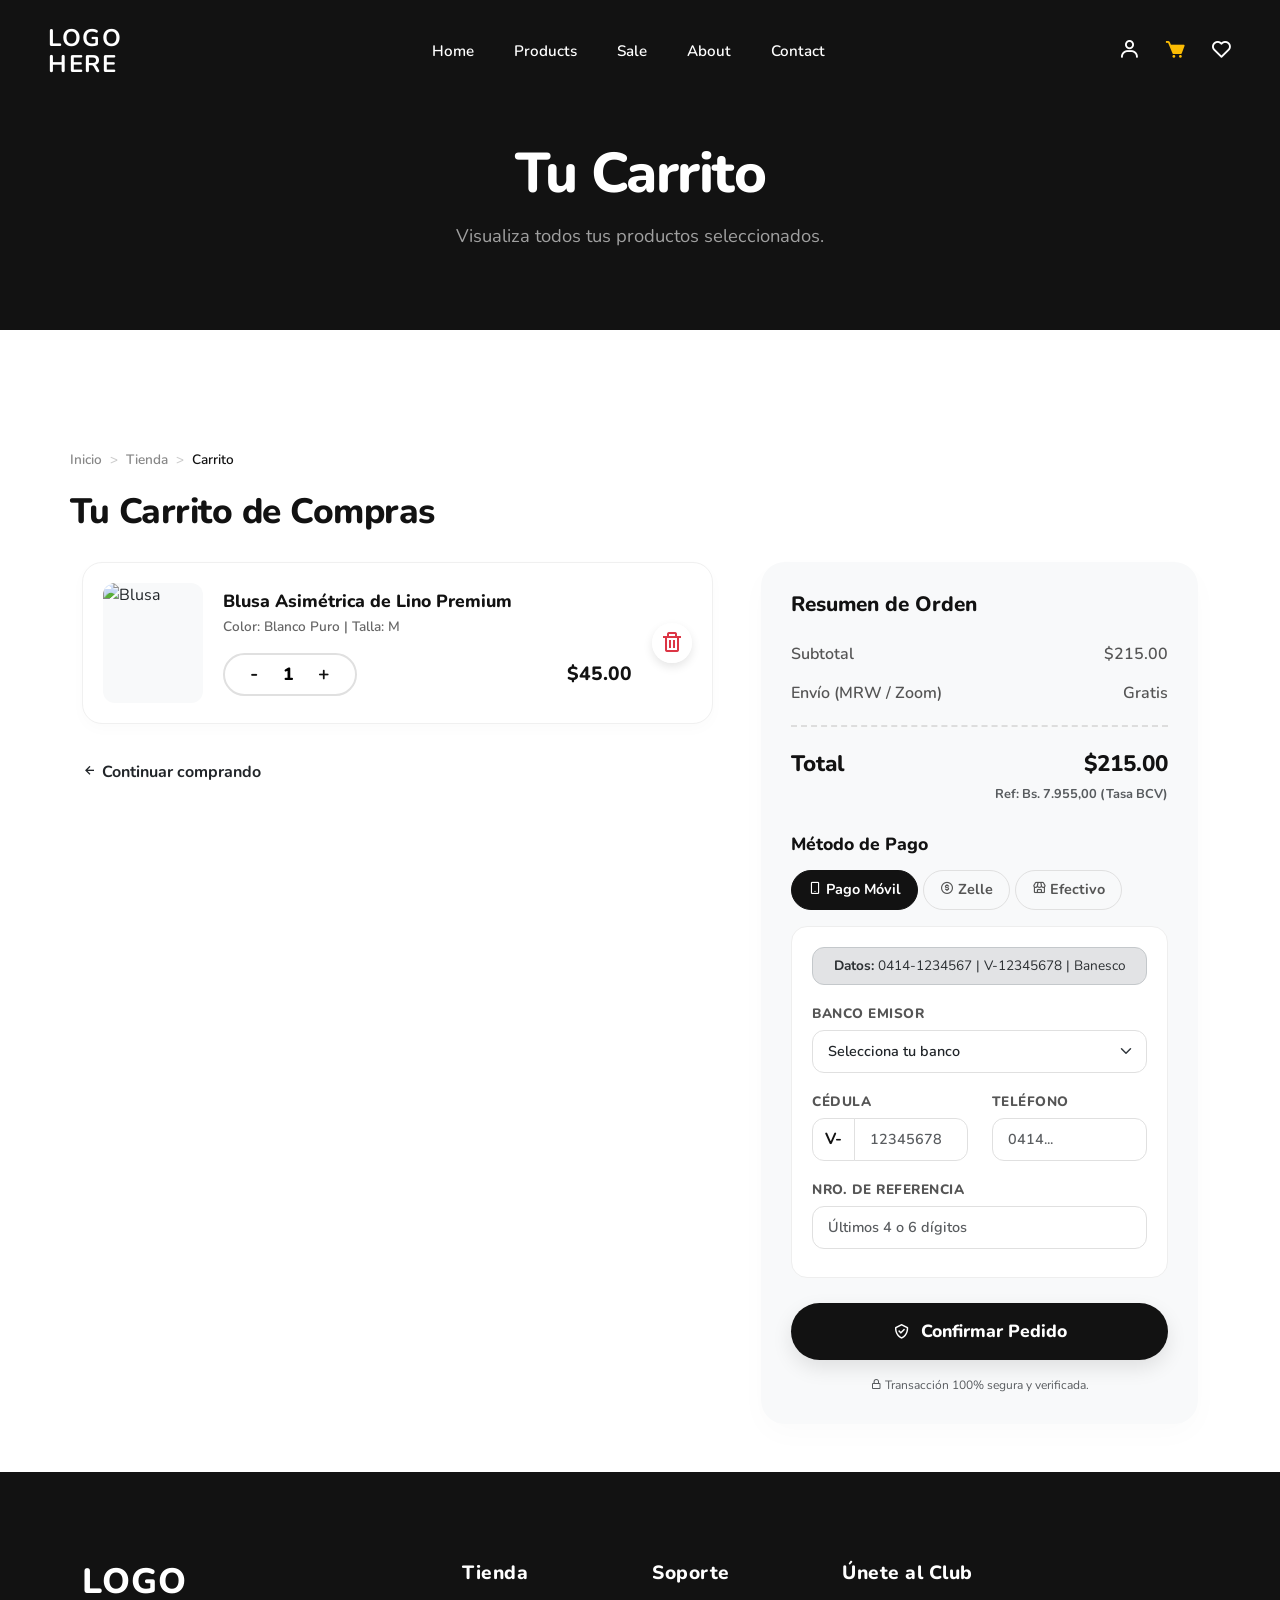
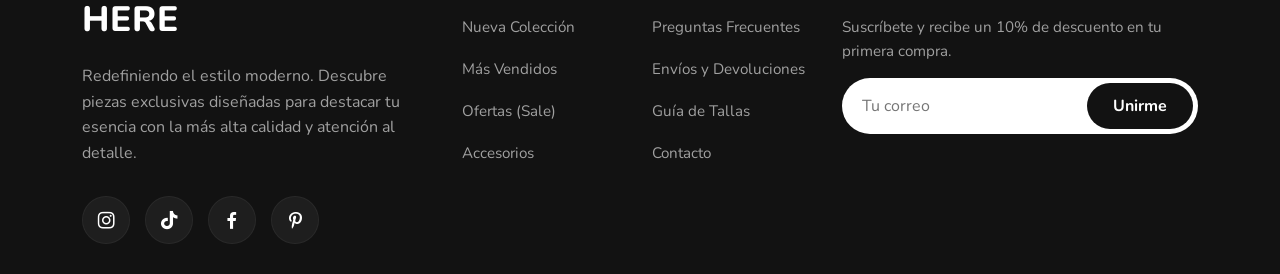
==== commit c4477027: "Fix responsive errors" ====
--- a/cart.html
+++ b/cart.html
@@ -42,6 +42,15 @@
         </nav>
         <!-- == /NAVBAR == -->
 
+        <!-- == PAGE-HEADER == -->
+        <header class="page-header">
+            <div class="container">
+                <h1>Tu Carrito</h1>
+                <p>Visualiza todos tus productos seleccionados.</p>
+            </div>
+        </header>
+        <!-- == /PAGE-HEADER == -->
+
         <!-- == CARRITO == -->
         <section class="container cart-header-section">
             <nav aria-label="breadcrumb">
--- a/css/style.css
+++ b/css/style.css
@@ -48,7 +48,6 @@
 ========================================= */
 body {
     font-family: 'Nunito', sans-serif;
-    background-color: var(--soft-white);
     margin: 0;
     padding: 0;
     overflow-x: hidden;
@@ -59,7 +58,6 @@
     from { opacity: 0; transform: translateY(20px); }
     to { opacity: 1; transform: translateY(0); }
 }
-
 
 /* =========================================
             == NAVBAR ==
@@ -143,14 +141,10 @@
 .hero-section::before {
     content: '';
     position: absolute;
-    width: 600px; height: 600px;
-    background: radial-gradient(circle, rgba(0,0,0,0.5) 0%, transparent 70%);
-    top: 50%; left: 50%;
-    transform: translate(-50%, -50%);
+    inset: 0;
+    background: linear-gradient(to bottom, rgba(0,0,0,0.2), rgba(0,0,0,0.4));
     pointer-events: none;
 }
-
-
 /* =========================================
             == REVIEWS BADGE ==
 ========================================= */
@@ -267,7 +261,7 @@
 /* =========================================
             == GALERÍA - MALLADO ==
 ========================================= */
-.gallery-section { padding-top: 100px; background-color: var(--soft-white); }
+.gallery-section { padding-top: 100px; }
 .section-title { color: var(--dark-grey); font-weight: 800; text-align: center; margin-bottom: 30px; font-size: 2.8rem; }
 
 .gallery-grid {
@@ -371,7 +365,7 @@
     height: 70vh;
     width:100%;
     background-image:url('../img/futbol/ball.jpeg');
-    background-position: center 2%;
+    background-position: center 20%;
     background-repeat:no-repeat;
     position: relative;
     overflow: hidden;
@@ -379,6 +373,14 @@
     padding: 0;
     display: flex;
     align-items: center;
+}
+
+.wundial-intro-section::before {
+    content: '';
+    position: absolute;
+    inset: 0;
+    background: linear-gradient(to bottom, rgba(0,0,0,0.2), rgba(0,0,0,0.4));
+    pointer-events: none;
 }
 
 .wundial-side-text {
@@ -418,6 +420,14 @@
     justify-content: center;
 }
 
+.wundial-collection-section::before {
+    content: '';
+    position: absolute;
+    inset: 0;
+    background: linear-gradient(to bottom, rgba(0,0,0,0.1), rgba(0,0,0,0.3));
+    pointer-events: none;
+}
+
 .wundial-bg-text {
     position: absolute;
     top: 40%;
@@ -464,8 +474,8 @@
 .whatsapp-card {
     display: flex;
     align-items: center;
-    gap: 30px;
-    width: 80%;
+    gap: 12px;
+    width: 100%;
     max-width: 900px;
     padding: 40px 50px;
     background-color: var(--soft-white);
@@ -662,6 +672,7 @@
 
 .newsletter-form {
     display: flex;
+    align-items: center;
     background-color: var(--soft-white);
     border-radius: 50px;
     padding: 5px;
@@ -684,7 +695,8 @@
 
 .newsletter-form button {
     background-color: var(--dark-grey); color: var(--soft-white); border: none;
-    border-radius: 50px; padding: 12px 30px; font-weight: 800; transition: all 0.3s ease;
+    border-radius: 50px; padding: 7px 25px; font-weight: 800; transition: all 0.3s ease;
+    white-space: nowrap;
 }
 
 .newsletter-form button:hover { background-color: var(--accent-color); transform: scale(1.02); }
@@ -706,6 +718,13 @@
     .footer-links { margin-top: 50px; }
     .testimonial-card { width: 320px; padding: 30px 25px; }
 
+    /* Reviews badge mobile */
+    .reviews-badge { padding: 8px 16px; gap: 12px; flex-wrap: wrap; justify-content: center; }
+    .reviews-stars i { font-size: 1rem; }
+    .reviews-text { font-size: 0.8rem; }
+    .avatar-circle { width: 30px; height: 30px; margin-left: -10px; }
+    .avatar-count { width: 30px; height: 30px; font-size: 0.65rem; }
+
     /* WhatsApp mobile */
     .whatsapp-card { width: 90%; flex-direction: column; text-align: center; padding: 35px 25px; gap: 20px; }
     .whatsapp-content { text-align: center; }
@@ -716,10 +735,1312 @@
     .wundial-center-ball { max-height: 25vh; }
     .wundial-shirts { max-height: 20vh; margin-bottom: 20px; }
     .wundial-bg-text { font-size: 22vw; top: 35%; }
+    .wundial-intro-section .btn-modern,
+    .wundial-collection-section .btn-modern { padding: 12px 28px; font-size: 0.95rem; }
+
+    /* Product detail responsive */
+    .product-detail-container { margin-top: 30px; margin-bottom: 40px; }
+    .product-detail-container .row.gx-5 { --bs-gutter-x: 1rem; }
+    .product-info-section { padding-left: 15px; padding-right: 15px; }
+    .product-title-lg { font-size: 1.8rem; }
+    .product-price-lg { font-size: 1.5rem; }
+    .main-image-container { aspect-ratio: 4/3; }
+    .btn-add-to-cart { padding: 12px 20px; font-size: 0.95rem; }
+    .action-row { gap: 12px; }
+    .quantity-selector { padding: 3px 10px; }
+    .qty-btn { font-size: 1rem; padding: 0 6px; }
+    .qty-input { width: 30px; font-size: 1rem; }
+    .size-box { width: 42px; height: 42px; font-size: 0.85rem; }
+    .color-swatch { width: 34px; height: 34px; }
+    .accordion-button { font-size: 1rem; padding: 15px 0; }
+    .accordion-body { font-size: 0.9rem; }
+    .breadcrumb { font-size: 0.75rem; flex-wrap: nowrap; overflow-x: auto; }
+    .breadcrumb-item { white-space: nowrap; }
 }
 
 @media (max-width: 576px) {
     .gallery-grid { grid-template-columns: 1fr; grid-auto-rows: 280px; }
     .item-large, .item-wide, .item-tall, .item-normal { grid-column: span 1; grid-row: span 1; }
     .hero-section h1 { font-size: 15vw !important; }
-}
+
+    /* Reviews badge extra small */
+    .reviews-badge { padding: 6px 12px; gap: 8px; }
+    .reviews-stars i { font-size: 0.85rem; }
+    .avatar-circle { width: 24px; height: 24px; margin-left: -8px; }
+    .avatar-count { width: 24px; height: 24px; font-size: 0.55rem; }
+
+    /* Product detail extra small */
+    .product-detail-container .row.gx-5 { --bs-gutter-x: 0.5rem; }
+    .product-info-section { padding-left: 10px; padding-right: 10px; }
+    .product-title-lg { font-size: 1.5rem; }
+    .product-price-lg { font-size: 1.3rem; }
+    .main-image-container { aspect-ratio: 1/1; }
+    .btn-add-to-cart { padding: 10px 15px; font-size: 0.85rem; }
+    .size-box { width: 36px; height: 36px; font-size: 0.8rem; }
+    .color-swatch { width: 28px; height: 28px; }
+}
+
+/* =========================================
+== PAGE HEADER (shared) ==
+========================================= */
+.page-header {
+background-color: var(--dark-grey);
+color: var(--soft-white);
+padding: 140px 0 80px 0;
+text-align: center;
+margin-top: 0;
+}
+
+.page-header h1 {
+font-weight: 800;
+font-size: 3.5rem;
+letter-spacing: -1.5px;
+margin-bottom: 15px;
+}
+
+.page-header p {
+color: var(--white-alpha-6);
+font-size: 1.15rem;
+max-width: 600px;
+margin: 0 auto;
+font-weight: 400;
+}
+
+
+/* =========================================
+== PRODUCTS - FILTER SIDEBAR ==
+========================================= */
+.shop-container {
+padding: 60px 0;
+}
+
+.filter-sidebar {
+background-color: var(--off-white);
+padding: 30px;
+border-radius: 24px;
+box-shadow: 0 5px 25px var(--shadow-xs);
+}
+
+.filter-title {
+font-weight: 800;
+font-size: 1.3rem;
+margin-bottom: 25px;
+color: var(--dark-grey);
+text-transform: uppercase;
+letter-spacing: 0.5px;
+}
+
+.filter-group {
+margin-bottom: 30px;
+border-bottom: 1px solid #eef0f2;
+padding-bottom: 20px;
+}
+
+.filter-group:last-child {
+border-bottom: none;
+}
+
+.filter-group h6 {
+font-weight: 800;
+color: var(--dark-grey);
+margin-bottom: 15px;
+font-size: 1rem;
+}
+
+.custom-control-label {
+cursor: pointer;
+font-weight: 600;
+color: var(--text-secondary);
+transition: color 0.3s;
+}
+
+.custom-control-label:hover {
+color: var(--dark-grey);
+}
+
+.form-check-input:checked {
+background-color: var(--dark-grey);
+border-color: var(--dark-grey);
+}
+
+.form-check-input:focus {
+box-shadow: none;
+border-color: var(--dark-grey);
+}
+
+/* Color swatches (products filter - smaller) */
+.color-swatch-container {
+display: flex;
+flex-wrap: wrap;
+gap: 10px;
+}
+
+.color-swatch {
+width: 32px;
+height: 32px;
+border-radius: 50%;
+cursor: pointer;
+position: relative;
+border: 2px solid transparent;
+transition: all 0.2s ease;
+}
+
+.color-swatch:hover {
+transform: scale(1.1);
+}
+
+.color-swatch.active {
+border-color: var(--dark-grey);
+transform: scale(1.1);
+}
+
+.color-swatch::after {
+content: "\e9ac";
+font-family: "boxicons";
+position: absolute;
+top: 50%;
+left: 50%;
+transform: translate(-50%, -50%);
+color: white;
+font-size: 1rem;
+display: none;
+}
+
+.color-swatch.active::after {
+display: block;
+}
+
+.color-swatch.light-color.active::after {
+color: var(--dark-grey);
+}
+
+/* Size boxes (products filter - smaller) */
+.size-container {
+display: flex;
+flex-wrap: wrap;
+gap: 8px;
+}
+
+.size-box {
+width: 40px;
+height: 40px;
+border: 2px solid var(--light-grey);
+border-radius: 10px;
+display: flex;
+align-items: center;
+justify-content: center;
+font-weight: 700;
+font-size: 0.9rem;
+cursor: pointer;
+transition: all 0.2s;
+color: var(--accent-color);
+}
+
+.size-box:hover {
+border-color: var(--dark-grey);
+color: var(--dark-grey);
+}
+
+.size-box.active {
+background-color: var(--dark-grey);
+border-color: var(--dark-grey);
+color: var(--soft-white);
+}
+
+.btn-filter-clear {
+width: 100%;
+background: transparent;
+border: 2px solid var(--dark-grey);
+color: var(--dark-grey);
+padding: 12px;
+border-radius: 50px;
+font-weight: 700;
+transition: all 0.3s;
+margin-top: 10px;
+}
+
+.btn-filter-clear:hover {
+background: var(--dark-grey);
+color: var(--soft-white);
+}
+
+.custom-select-picker option {
+    padding: 12px;
+    background-color: var(--soft-white);
+    color: var(--dark-grey);
+    font-weight: 600;
+    border-radius: 15px;
+}
+
+
+/* =========================================
+            == PRICE RANGE SLIDER ==
+========================================= */
+input[type="range"].form-range {
+    width: 100%;
+    height: 6px;
+    background: var(--light-grey);
+    border-radius: 10px;
+    -webkit-appearance: none;
+    appearance: none;
+    outline: none;
+    cursor: pointer;
+    padding: 0;
+    margin: 10px 0;
+}
+
+input[type="range"].form-range::-webkit-slider-runnable-track {
+    width: 100%;
+    height: 6px;
+    background: var(--light-grey);
+    border-radius: 10px;
+    border: none;
+}
+
+input[type="range"].form-range::-webkit-slider-thumb {
+    -webkit-appearance: none;
+    appearance: none;
+    width: 20px;
+    height: 20px;
+    background: var(--dark-grey);
+    border-radius: 50%;
+    cursor: pointer;
+    margin-top: -7px;
+    border: 3px solid var(--soft-white);
+    box-shadow: 0 2px 8px var(--shadow-lg);
+    transition: transform 0.2s ease;
+}
+
+input[type="range"].form-range::-webkit-slider-thumb:hover {
+    transform: scale(1.15);
+}
+
+input[type="range"].form-range::-moz-range-track {
+    width: 100%;
+    height: 6px;
+    background: var(--light-grey);
+    border-radius: 10px;
+    border: none;
+}
+
+input[type="range"].form-range::-moz-range-thumb {
+    width: 20px;
+    height: 20px;
+    background: var(--dark-grey);
+    border-radius: 50%;
+    cursor: pointer;
+    border: 3px solid var(--soft-white);
+    box-shadow: 0 2px 8px var(--shadow-lg);
+}
+
+input[type="range"].form-range:focus {
+    box-shadow: none;
+}
+.product-card {
+border: none;
+border-radius: 24px;
+overflow: hidden;
+background-color: var(--soft-white);
+transition: transform 0.3s cubic-bezier(0.25, 0.46, 0.45, 0.94),
+box-shadow 0.3s ease;
+box-shadow: 0 10px 25px var(--shadow-xs);
+}
+
+.product-card:hover {
+transform: translateY(-10px);
+box-shadow: 0 20px 40px var(--shadow-md);
+}
+
+.product-image-wrapper {
+position: relative;
+overflow: hidden;
+aspect-ratio: 3/4;
+background-color: var(--off-white);
+}
+
+.product-image-wrapper img {
+width: 100%;
+height: 100%;
+object-fit: cover;
+transition: transform 0.6s cubic-bezier(0.25, 0.46, 0.45, 0.94);
+}
+
+.product-card:hover .product-image-wrapper img {
+transform: scale(1.08);
+}
+
+.sale-badge {
+position: absolute;
+top: 15px;
+left: 15px;
+background-color: var(--dark-grey);
+color: var(--soft-white);
+padding: 6px 14px;
+border-radius: 50px;
+font-size: 0.8rem;
+font-weight: 800;
+z-index: 5;
+letter-spacing: 0.5px;
+}
+
+.product-overlay {
+position: absolute;
+inset: 0;
+background: var(--overlay-bg);
+display: flex;
+align-items: center;
+justify-content: center;
+opacity: 0;
+transition: opacity 0.4s ease;
+z-index: 10;
+}
+
+.product-card:hover .product-overlay {
+opacity: 1;
+}
+
+.btn-add-cart {
+background-color: var(--soft-white);
+color: var(--dark-grey);
+padding: 12px 28px;
+border-radius: 50px;
+text-decoration: none;
+font-weight: 800;
+display: flex;
+align-items: center;
+gap: 8px;
+transform: translateY(20px);
+transition: all 0.4s cubic-bezier(0.25, 0.46, 0.45, 0.94);
+box-shadow: 0 8px 20px var(--shadow-lg);
+border: none;
+cursor: pointer;
+}
+
+.product-card:hover .btn-add-cart {
+transform: translateY(0);
+}
+
+.btn-add-cart:hover {
+background-color: var(--dark-grey);
+color: var(--soft-white);
+}
+
+.product-info {
+padding: 22px 15px;
+text-align: center;
+}
+
+.product-category {
+font-size: 0.8rem;
+color: #a0a0a0;
+text-transform: uppercase;
+font-weight: 800;
+letter-spacing: 1.2px;
+margin-bottom: 6px;
+}
+
+.product-title {
+font-size: 1.15rem;
+font-weight: 800;
+color: var(--dark-grey);
+margin-bottom: 8px;
+line-height: 1.3;
+}
+
+.product-price {
+font-size: 1.15rem;
+font-weight: 700;
+color: var(--dark-grey);
+}
+
+.product-price-old {
+text-decoration: line-through;
+color: #b5b5b5;
+font-size: 0.95rem;
+margin-right: 8px;
+}
+
+
+/* =========================================
+== WISHLIST ==
+========================================= */
+.wishlist-header-section {
+margin-top: 100px;
+padding: 20px 0;
+}
+
+.page-title {
+font-size: 2.2rem;
+font-weight: 800;
+color: var(--dark-grey);
+margin-bottom: 10px;
+letter-spacing: -0.5px;
+}
+
+.page-subtitle {
+font-size: 1rem;
+color: var(--text-light-muted);
+font-weight: 600;
+margin-bottom: 20px;
+}
+
+.toolbar-section {
+margin-bottom: 30px;
+}
+
+.search-bar {
+position: relative;
+}
+
+.search-bar i {
+position: absolute;
+left: 12px;
+top: 50%;
+transform: translateY(-50%);
+color: var(--text-muted);
+font-size: 1.2rem;
+z-index: 5;
+pointer-events: none;
+}
+
+.form-control-modern {
+padding: 10px 20px 10px 55px;
+border-radius: 50px;
+border: 1px solid var(--light-grey);
+font-size: 0.95rem;
+box-shadow: none;
+transition: all 0.3s ease;
+background-color: transparent !important;
+}
+
+.form-control-modern:focus {
+border-color: var(--dark-grey);
+box-shadow: 0 0 0 0.2rem rgba(18, 18, 18, 0.1);
+}
+
+.form-select-modern {
+border-radius: 50px;
+border: 1px solid var(--light-grey);
+padding: 10px 35px 10px 20px;
+font-size: 0.95rem;
+font-weight: 600;
+color: var(--dark-grey);
+cursor: pointer;
+}
+
+.form-select-modern:focus {
+border-color: var(--dark-grey);
+box-shadow: 0 0 0 0.2rem rgba(18, 18, 18, 0.1);
+}
+
+/* Wishlist Cards */
+.wishlist-card {
+border: 1px solid #f0f0f0;
+border-radius: 20px;
+background: var(--soft-white);
+transition: transform 0.3s ease, box-shadow 0.3s ease;
+position: relative;
+overflow: hidden;
+height: 100%;
+display: flex;
+flex-direction: column;
+}
+
+.wishlist-card:hover {
+transform: translateY(-8px);
+box-shadow: 0 15px 30px var(--shadow-md);
+}
+
+.wishlist-img-wrapper {
+position: relative;
+height: 320px;
+overflow: hidden;
+}
+
+.wishlist-img {
+width: 100%;
+height: 100%;
+object-fit: cover;
+transition: transform 0.5s ease;
+}
+
+.wishlist-card:hover .wishlist-img {
+transform: scale(1.05);
+}
+
+.btn-remove-wishlist {
+position: absolute;
+top: 15px;
+right: 15px;
+background: var(--white-alpha-8);
+backdrop-filter: blur(5px);
+border: none;
+width: 40px;
+height: 40px;
+border-radius: 50%;
+display: flex;
+align-items: center;
+justify-content: center;
+color: var(--dark-grey);
+font-size: 1.3rem;
+cursor: pointer;
+box-shadow: 0 4px 10px var(--shadow-lg);
+transition: all 0.2s ease;
+z-index: 10;
+}
+
+.btn-remove-wishlist:hover {
+background: #dc3545;
+color: var(--soft-white);
+transform: scale(1.1);
+}
+
+.wishlist-body {
+padding: 20px;
+text-align: center;
+flex-grow: 1;
+display: flex;
+flex-direction: column;
+justify-content: space-between;
+}
+
+.wishlist-title {
+font-size: 1rem;
+font-weight: 800;
+color: var(--dark-grey);
+text-decoration: none;
+transition: opacity 0.2s;
+}
+
+.wishlist-title:hover {
+opacity: 0.7;
+}
+
+.wishlist-meta {
+font-size: 0.85rem;
+color: var(--text-muted);
+font-weight: 600;
+margin-bottom: 10px;
+}
+
+.wishlist-price {
+font-size: 1.2rem;
+font-weight: 800;
+color: var(--dark-grey);
+margin-bottom: 15px;
+}
+
+/* Wishlist Add to Cart Button */
+.wishlist-card .btn-add-cart {
+background-color: var(--dark-grey);
+color: var(--soft-white);
+border-radius: 50px;
+padding: 10px 20px;
+font-weight: 800;
+font-size: 0.9rem;
+border: none;
+display: inline-flex;
+align-items: center;
+gap: 8px;
+transition: all 0.3s ease;
+box-shadow: 0 5px 15px var(--shadow-lg);
+width: 100%;
+justify-content: center;
+}
+
+.wishlist-card .btn-add-cart:hover {
+background-color: var(--accent-color);
+transform: translateY(-2px);
+}
+
+/* Pagination */
+.modern-pagination .page-link {
+border: none;
+color: var(--text-muted);
+font-weight: 700;
+padding: 10px 16px;
+border-radius: 12px;
+margin: 0 3px;
+transition: all 0.2s ease;
+background-color: transparent;
+}
+
+.modern-pagination .page-link:hover {
+background-color: var(--off-white);
+color: var(--dark-grey);
+}
+
+.modern-pagination .page-item.active .page-link {
+background-color: var(--dark-grey);
+color: var(--soft-white);
+border-radius: 12px;
+}
+
+.modern-pagination .page-link-text {
+font-size: 0.9rem;
+}
+
+
+/* =========================================
+== CART ==
+========================================= */
+.cart-header-section {
+margin-top: 100px;
+padding: 20px 0;
+}
+
+.cart-item {
+display: flex;
+align-items: center;
+gap: 20px;
+padding: 20px;
+background-color: var(--soft-white);
+border: 1px solid #f0f0f0;
+border-radius: 20px;
+margin-bottom: 20px;
+box-shadow: 0 5px 15px var(--shadow-xs);
+transition: transform 0.3s ease;
+}
+
+.cart-item:hover {
+transform: translateY(-3px);
+box-shadow: 0 10px 25px var(--shadow-sm);
+}
+
+.cart-item-img {
+width: 100px;
+height: 120px;
+border-radius: 12px;
+object-fit: cover;
+background-color: var(--off-white);
+}
+
+.cart-item-details {
+flex-grow: 1;
+}
+
+.cart-item-title {
+font-size: 1.1rem;
+font-weight: 800;
+color: var(--dark-grey);
+margin-bottom: 5px;
+}
+
+.cart-item-meta {
+font-size: 0.85rem;
+color: var(--text-light-muted);
+margin-bottom: 10px;
+font-weight: 600;
+}
+
+.cart-item-price {
+font-size: 1.2rem;
+font-weight: 800;
+color: var(--dark-grey);
+}
+
+.btn-remove {
+    background: var(--white-alpha-8);
+    border: none;
+    color: #dc3545;
+    font-size: 1.5rem;
+    cursor: pointer;
+    transition: all 0.2s;
+    width: 40px;
+    height: 40px;
+    border-radius: 50%;
+    display: flex;
+    align-items: center;
+    justify-content: center;
+    flex-shrink: 0;
+    box-shadow: 0 4px 10px var(--shadow-lg);
+}
+
+.btn-remove:hover {
+    transform: scale(1.1);
+    background: #dc3545;
+    color: var(--soft-white);
+}
+
+/* Summary Card */
+.summary-card {
+background-color: var(--off-white);
+border-radius: 24px;
+padding: 30px;
+position: sticky;
+top: 90px;
+box-shadow: 0 10px 30px var(--shadow-xs);
+}
+
+.summary-title {
+font-weight: 800;
+font-size: 1.3rem;
+margin-bottom: 25px;
+color: var(--dark-grey);
+}
+
+.summary-row {
+display: flex;
+justify-content: space-between;
+margin-bottom: 15px;
+font-size: 1rem;
+font-weight: 600;
+color: var(--text-secondary);
+}
+
+.summary-total {
+display: flex;
+justify-content: space-between;
+margin-top: 20px;
+padding-top: 20px;
+border-top: 2px dashed #ddd;
+font-size: 1.4rem;
+font-weight: 800;
+color: var(--dark-grey);
+}
+
+/* Payment */
+.payment-section {
+margin-top: 30px;
+}
+
+.payment-title {
+font-size: 1.1rem;
+font-weight: 800;
+margin-bottom: 15px;
+color: var(--dark-grey);
+}
+
+.nav-pills .nav-link {
+border-radius: 50px;
+color: var(--text-secondary);
+font-weight: 700;
+font-size: 0.9rem;
+padding: 8px 16px;
+margin-right: 5px;
+border: 1px solid var(--light-grey);
+transition: all 0.3s;
+}
+
+.nav-pills .nav-link.active {
+background-color: var(--dark-grey);
+color: var(--soft-white);
+border-color: var(--dark-grey);
+}
+
+.payment-form {
+background: var(--soft-white);
+padding: 20px;
+border-radius: 16px;
+border: 1px solid var(--border-lighter);
+margin-top: 15px;
+}
+
+.form-control,
+.form-select {
+border-radius: 12px;
+border: 1px solid var(--light-grey);
+padding: 10px 15px;
+font-weight: 600;
+font-size: 0.9rem;
+transition: all 0.3s;
+}
+
+.form-control:focus,
+.form-select:focus {
+border-color: var(--dark-grey);
+box-shadow: 0 0 0 0.2rem rgba(18, 18, 18, 0.1);
+background-color: var(--soft-white);
+}
+
+.form-label {
+font-size: 0.85rem;
+font-weight: 800;
+color: var(--text-secondary);
+margin-bottom: 5px;
+text-transform: uppercase;
+letter-spacing: 0.5px;
+}
+
+.input-group-text {
+border-radius: 12px 0 0 12px;
+border: 1px solid var(--light-grey);
+background-color: var(--soft-white);
+font-weight: 700;
+color: var(--dark-grey);
+}
+
+.form-control.input-with-group {
+border-radius: 0 12px 12px 0;
+}
+
+.btn-checkout {
+width: 100%;
+background-color: var(--dark-grey);
+color: var(--soft-white);
+border: none;
+border-radius: 50px;
+padding: 15px;
+font-weight: 800;
+font-size: 1.1rem;
+display: flex;
+align-items: center;
+justify-content: center;
+gap: 10px;
+transition: all 0.3s ease;
+margin-top: 25px;
+box-shadow: 0 8px 20px var(--shadow-lg);
+}
+
+.btn-checkout:hover {
+transform: translateY(-3px);
+background-color: var(--accent-color);
+box-shadow: 0 12px 25px var(--shadow-2xl);
+}
+
+
+/* =========================================
+== SERVICES ==
+========================================= */
+.services-section {
+padding: 80px 0;
+background-color: var(--soft-white);
+}
+
+.service-card {
+background-color: var(--soft-white);
+border: 1px solid var(--border-light);
+border-radius: 12px;
+padding: 50px 40px;
+height: 100%;
+display: flex;
+flex-direction: column;
+align-items: flex-start;
+transition: border-color 0.3s ease;
+}
+
+.service-card:hover {
+border-color: var(--dark-grey);
+}
+
+.service-icon {
+width: 60px;
+height: 60px;
+background-color: var(--off-white);
+border: 1px solid var(--light-grey);
+border-radius: 8px;
+display: flex;
+align-items: center;
+justify-content: center;
+font-size: 1.8rem;
+color: var(--dark-grey);
+margin-bottom: 25px;
+transition: background-color 0.3s ease, color 0.3s ease;
+}
+
+.service-card:hover .service-icon {
+background-color: var(--dark-grey);
+color: var(--soft-white);
+border-color: var(--dark-grey);
+}
+
+.service-title {
+font-size: 1.4rem;
+font-weight: 800;
+color: var(--dark-grey);
+margin-bottom: 15px;
+letter-spacing: -0.5px;
+}
+
+.service-desc {
+color: var(--text-light-muted);
+font-size: 1rem;
+line-height: 1.7;
+margin-bottom: 25px;
+flex-grow: 1;
+}
+
+.service-link {
+font-weight: 800;
+color: var(--dark-grey);
+text-decoration: none;
+font-size: 0.95rem;
+display: inline-flex;
+align-items: center;
+gap: 5px;
+transition: gap 0.3s ease;
+}
+
+.service-link i {
+font-size: 1.2rem;
+}
+
+.service-link:hover {
+gap: 10px;
+}
+
+/* Services Gallery */
+.gallery-section {
+padding: 80px 0;
+background-color: var(--off-white);
+border-top: 1px solid var(--light-grey);
+}
+
+.section-header {
+text-align: center;
+margin-bottom: 50px;
+}
+
+.section-header h2 {
+font-weight: 800;
+font-size: 2.5rem;
+color: var(--dark-grey);
+letter-spacing: -1px;
+}
+
+.gallery-card {
+border-radius: 12px;
+overflow: hidden;
+box-shadow: 0 10px 30px var(--shadow-sm);
+position: relative;
+}
+
+.gallery-img {
+width: 100%;
+height: 450px;
+object-fit: cover;
+transition: transform 0.5s ease;
+}
+
+.gallery-card:hover .gallery-img {
+transform: scale(1.05);
+}
+
+/* Process Section */
+.process-section {
+background-color: var(--soft-white);
+padding: 80px 0;
+}
+
+.process-step {
+text-align: center;
+position: relative;
+padding: 20px;
+}
+
+.step-number {
+font-size: 4rem;
+font-weight: 800;
+color: var(--light-grey);
+line-height: 1;
+margin-bottom: 15px;
+user-select: none;
+}
+
+.step-title {
+font-weight: 800;
+font-size: 1.2rem;
+color: var(--dark-grey);
+margin-bottom: 10px;
+}
+
+.step-desc {
+color: var(--text-light-muted);
+font-size: 0.95rem;
+line-height: 1.6;
+}
+
+/* Services Contact */
+.contact-section {
+padding: 80px 0;
+background-color: var(--off-white);
+border-top: 1px solid var(--light-grey);
+}
+
+.contact-card {
+background-color: var(--soft-white);
+border: 1px solid var(--border-light);
+border-radius: 16px;
+padding: 40px;
+box-shadow: 0 10px 40px var(--shadow-xs);
+}
+
+.contact-input {
+padding: 14px 15px;
+border-radius: 8px;
+border: 1px solid var(--light-grey);
+background-color: var(--off-white);
+font-size: 0.95rem;
+box-shadow: none !important;
+}
+
+.contact-input:focus {
+border-color: var(--dark-grey);
+background-color: var(--soft-white);
+}
+
+.btn-contact {
+background-color: var(--dark-grey);
+color: var(--soft-white);
+padding: 14px 30px;
+font-weight: 800;
+border-radius: 8px;
+border: none;
+width: 100%;
+transition: background-color 0.3s ease;
+}
+
+.btn-contact:hover {
+background-color: var(--accent-color);
+}
+
+
+/* =========================================
+== CONTACT PAGE ==
+========================================= */
+.contact-info-block {
+background-color: var(--soft-white);
+border: 1px solid var(--border-light);
+border-radius: 20px;
+padding: 50px 40px;
+height: 100%;
+box-shadow: 0 10px 40px var(--shadow-xs);
+}
+
+.contact-info-block h3 {
+font-size: 1.8rem;
+font-weight: 800;
+color: var(--dark-grey);
+margin-bottom: 30px;
+letter-spacing: -0.5px;
+}
+
+.info-item {
+display: flex;
+align-items: flex-start;
+margin-bottom: 35px;
+}
+
+.info-item:last-child {
+margin-bottom: 0;
+}
+
+.info-icon {
+width: 50px;
+height: 50px;
+background-color: var(--off-white);
+border: 1px solid var(--light-grey);
+border-radius: 12px;
+display: flex;
+align-items: center;
+justify-content: center;
+font-size: 1.5rem;
+color: var(--dark-grey);
+margin-right: 20px;
+flex-shrink: 0;
+transition: all 0.3s ease;
+}
+
+.info-item:hover .info-icon {
+background-color: var(--dark-grey);
+color: var(--soft-white);
+border-color: var(--dark-grey);
+}
+
+.info-content h4 {
+font-size: 1.1rem;
+font-weight: 800;
+color: var(--dark-grey);
+margin-bottom: 5px;
+}
+
+.info-content p {
+color: var(--text-light-muted);
+font-size: 0.95rem;
+margin: 0;
+line-height: 1.6;
+}
+
+.contact-form-block {
+background-color: var(--soft-white);
+border: 1px solid var(--border-light);
+border-radius: 20px;
+padding: 50px 40px;
+box-shadow: 0 10px 40px var(--shadow-xs);
+height: 100%;
+}
+
+.contact-form-block h3 {
+font-size: 1.8rem;
+font-weight: 800;
+color: var(--dark-grey);
+margin-bottom: 10px;
+letter-spacing: -0.5px;
+}
+
+.contact-form-block > p {
+color: var(--text-light-muted);
+margin-bottom: 30px;
+font-size: 0.95rem;
+}
+
+.form-control-custom {
+border: 1px solid var(--light-grey);
+border-radius: 8px;
+padding: 14px 16px;
+font-size: 0.95rem;
+font-weight: 600;
+color: var(--dark-grey);
+background-color: var(--soft-white);
+transition: all 0.3s ease;
+box-shadow: none !important;
+width: 100%;
+margin-bottom: 20px;
+}
+
+.form-control-custom::placeholder {
+color: #bbb;
+font-weight: 400;
+}
+
+.form-control-custom:focus {
+border-color: var(--dark-grey);
+background-color: var(--soft-white);
+}
+
+textarea.form-control-custom {
+resize: vertical;
+min-height: 120px;
+}
+
+.btn-submit-contact {
+background-color: var(--dark-grey);
+color: var(--soft-white);
+border: none;
+border-radius: 8px;
+padding: 15px 30px;
+font-size: 1rem;
+font-weight: 800;
+cursor: pointer;
+transition: all 0.3s ease;
+width: 100%;
+box-shadow: 0 4px 15px var(--shadow-lg);
+}
+
+.btn-submit-contact:hover {
+background-color: var(--accent-color);
+transform: translateY(-2px);
+box-shadow: 0 8px 25px var(--shadow-xl);
+}
+
+.location-image-section {
+padding-bottom: 80px;
+background-color: var(--off-white);
+}
+
+.location-image-wrapper {
+border-radius: 20px;
+overflow: hidden;
+height: 400px;
+position: relative;
+}
+
+.location-image-wrapper img {
+width: 100%;
+height: 100%;
+object-fit: cover;
+}
+
+.location-overlay {
+position: absolute;
+bottom: 30px;
+left: 30px;
+background: rgba(255,255,255,0.95);
+padding: 20px 30px;
+border-radius: 12px;
+box-shadow: 0 10px 30px var(--shadow-lg);
+backdrop-filter: blur(5px);
+}
+
+.location-overlay h4 {
+font-weight: 800;
+color: var(--dark-grey);
+margin-bottom: 5px;
+font-size: 1.2rem;
+}
+
+.location-overlay p {
+margin: 0;
+color: var(--text-light-muted);
+font-size: 0.95rem;
+font-weight: 600;
+}
+
+
+/* =========================================
+== CART / WISHLIST - RESPONSIVE ==
+========================================= */
+@media (max-width: 768px) {
+.cart-item {
+flex-direction: column;
+position: relative;
+padding-top: 40px;
+}
+
+.btn-remove {
+position: absolute;
+top: 15px;
+right: 15px;
+}
+
+.cart-item-img {
+width: 100%;
+height: 200px;
+}
+
+.nav-pills {
+flex-wrap: nowrap;
+overflow-x: auto;
+padding-bottom: 10px;
+}
+
+.nav-pills .nav-link {
+white-space: nowrap;
+}
+
+/* Ajustes de espaciado mobile para carrito */
+.cart-header-section {
+padding-left: 15px;
+padding-right: 15px;
+}
+
+.cart-header-section .breadcrumb {
+padding-left: 0;
+margin-left: 0;
+}
+
+.cart-header-section .page-title {
+font-size: 1.6rem;
+text-align: center;
+}
+
+/* Ajustes de espaciado mobile para wishlist */
+.wishlist-header-section {
+padding-left: 15px;
+padding-right: 15px;
+}
+
+.wishlist-header-section .breadcrumb {
+padding-left: 0;
+margin-left: 0;
+}
+
+.wishlist-header-section .page-title {
+font-size: 1.6rem;
+text-align: center;
+}
+
+.wishlist-header-section .page-subtitle {
+text-align: center;
+}
+}
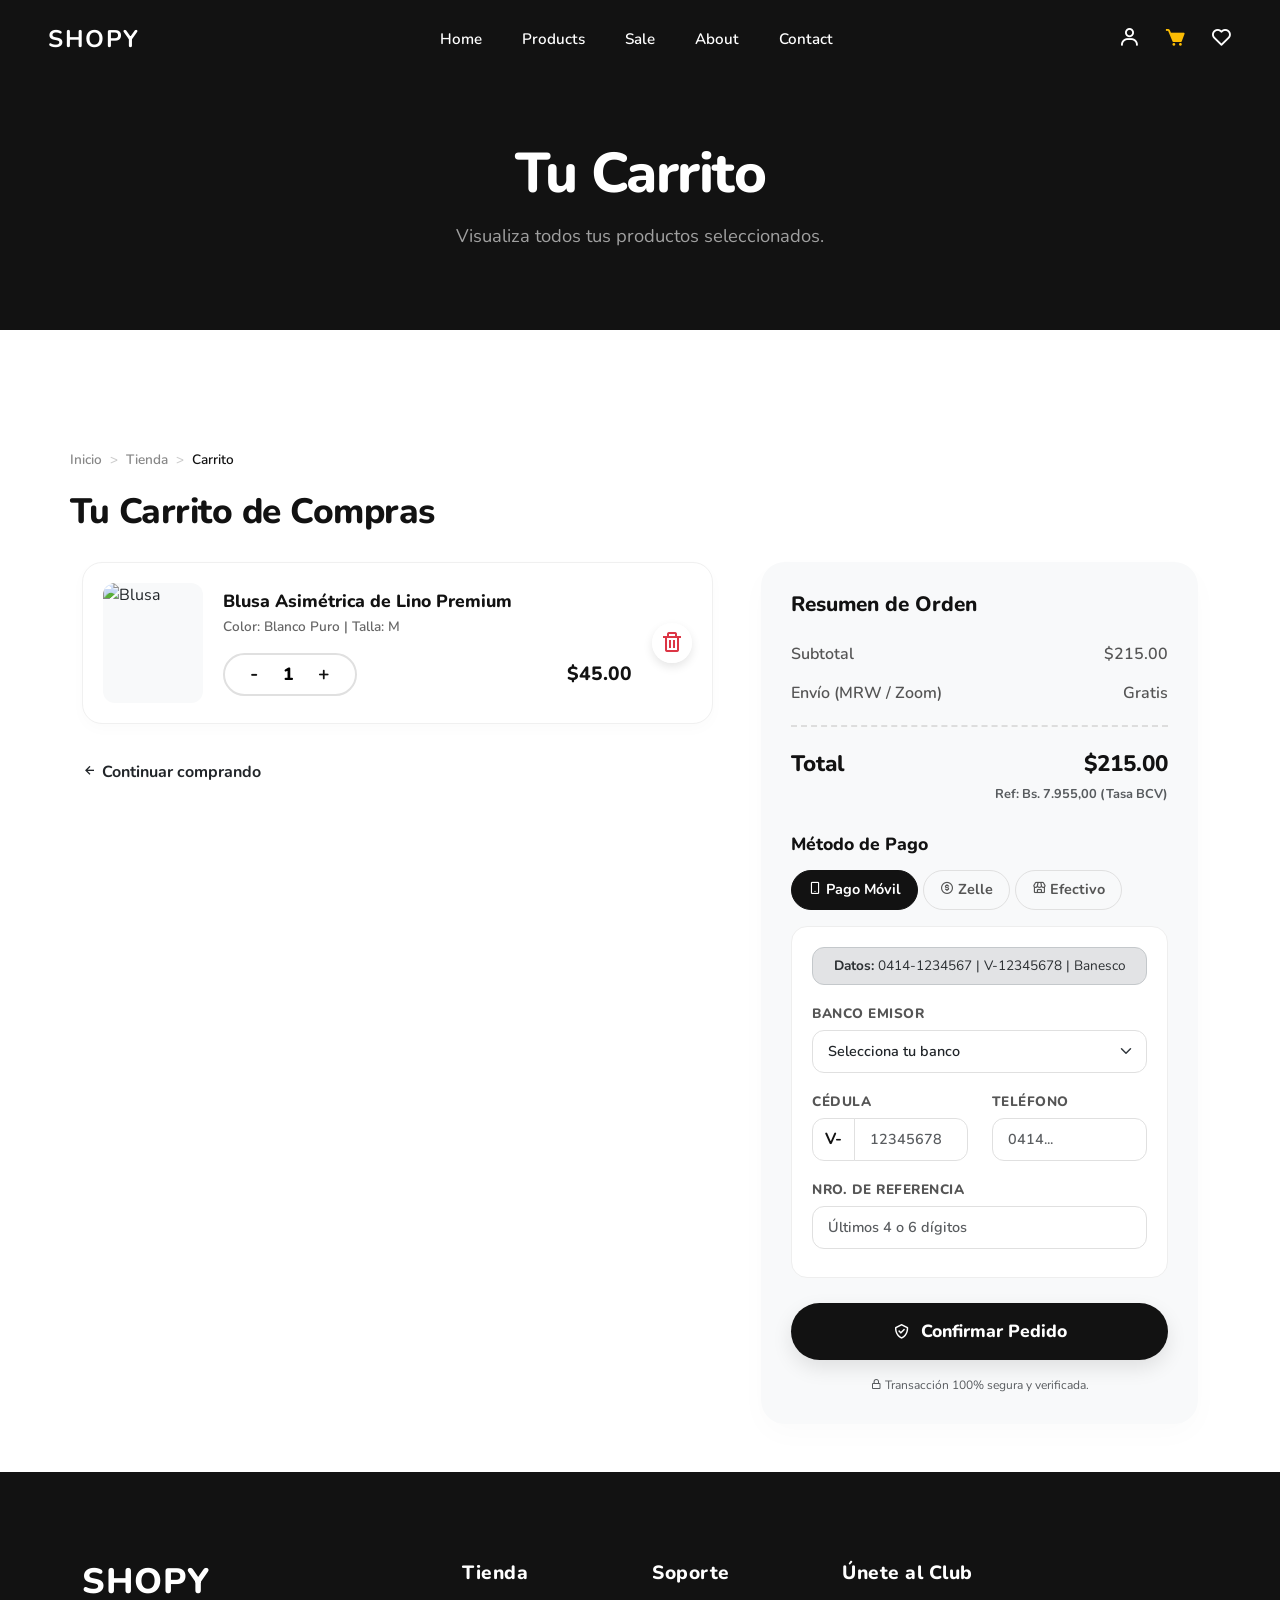
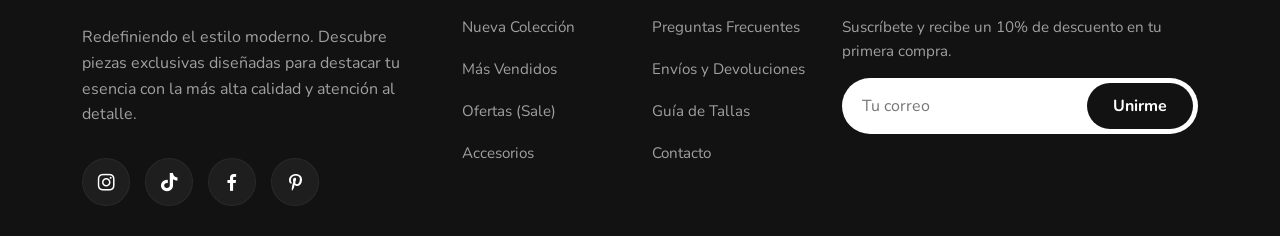
==== commit 7049e42c: "Fix Name App" ====
--- a/cart.html
+++ b/cart.html
@@ -3,7 +3,7 @@
     <head>
         <meta charset="UTF-8" />
         <meta name="viewport" content="width=device-width, initial-scale=1.0" />
-        <title>Carrito de Compras | Boutique Moderna</title>
+        <title>Shopy | Carrito de Compras</title>
 
         <!-- Bootstrap 5 CSS -->
         <link href="https://cdn.jsdelivr.net/npm/bootstrap@5.3.0/dist/css/bootstrap.min.css" rel="stylesheet" />
@@ -20,7 +20,7 @@
         <!-- == NAVBAR == -->
         <nav class="navbar navbar-expand-lg fixed-top modern-navbar" id="mainNavbar">
             <div class="container-fluid px-4 px-md-5">
-                <a class="navbar-brand fw-bold" href="index.html">logo<br />here</a>
+                <a class="navbar-brand fw-bold" href="index.html">Shopy</a>
                 <button class="navbar-toggler" type="button" data-bs-toggle="collapse" data-bs-target="#navContent">
                     <i class="bx bx-menu"></i>
                 </button>
@@ -211,7 +211,7 @@
             <div class="container">
                 <div class="row">
                     <div class="col-lg-4 col-md-6 mb-5 mb-lg-0">
-                        <a href="index.html" class="footer-brand">logo<br />here</a>
+                        <a href="index.html" class="footer-brand">Shopy</a>
                         <p class="footer-text">
                             Redefiniendo el estilo moderno. Descubre piezas
                             exclusivas diseñadas para destacar tu esencia con la
--- a/css/style.css
+++ b/css/style.css
@@ -123,7 +123,7 @@
 ========================================= */
 .hero-section {
     height: 100vh;
-    background-image: url('../img/bg/main-hero.png');
+    background-image: url('../img/bg/main-hero.jpg');
     background-size: cover;
     background-repeat: no-repeat;
     background-position: center center;
@@ -703,6 +703,10 @@
 
 .footer-bottom { margin-top: 80px; padding-top: 30px; border-top: 1px solid var(--white-alpha-05); text-align: center; color: var(--white-alpha-6); font-size: 0.95rem; }
 
+.footer-links .d-flex {
+    align-items: center;
+}
+
 
 /* =========================================
             == RESPONSIVE ==
@@ -1109,7 +1113,6 @@
 display: flex;
 align-items: center;
 gap: 8px;
-transform: translateY(20px);
 transition: all 0.4s cubic-bezier(0.25, 0.46, 0.45, 0.94);
 box-shadow: 0 8px 20px var(--shadow-lg);
 border: none;
@@ -2043,4 +2046,13 @@
 .wishlist-header-section .page-subtitle {
 text-align: center;
 }
-}
+
+}
+
+@media (max-width: 576px) {
+/* Products grid mobile padding */
+.shop-container main .row.g-4 {
+padding-left: 10px;
+padding-right: 10px;
+}
+}
